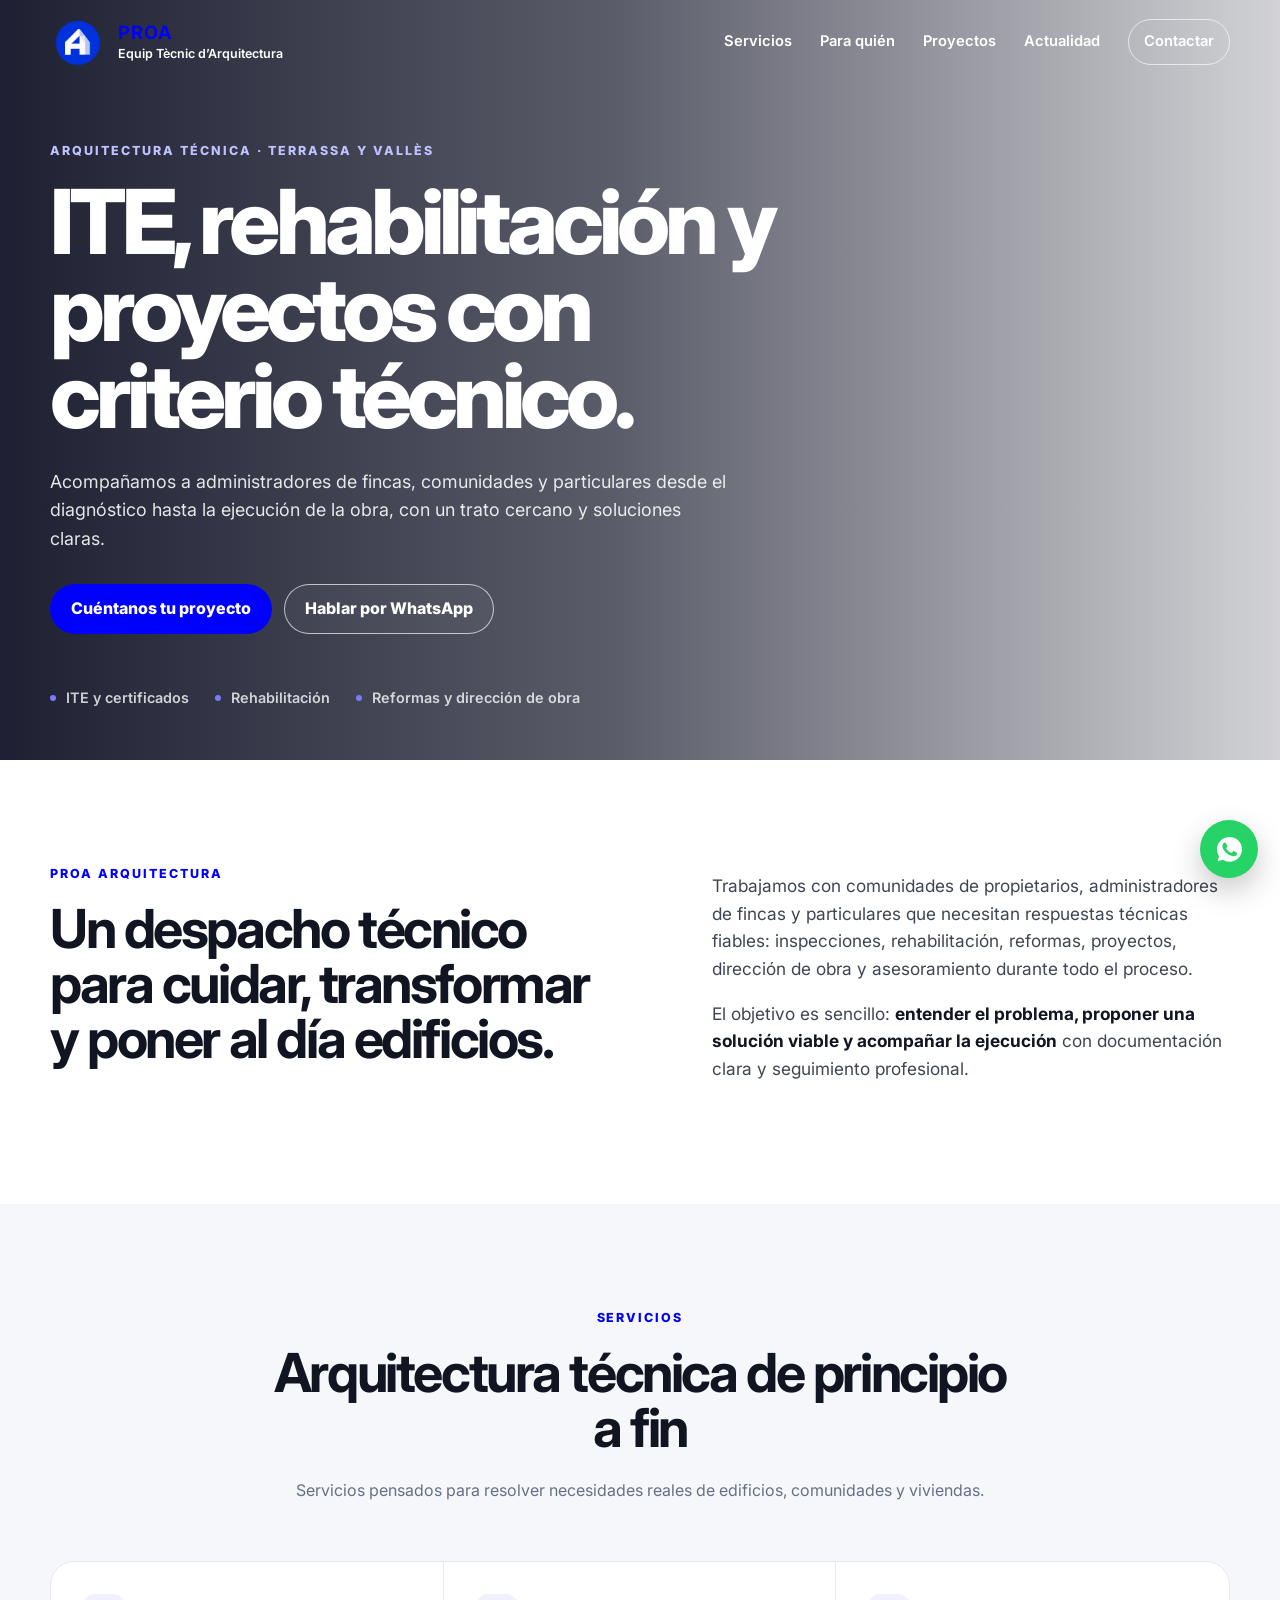
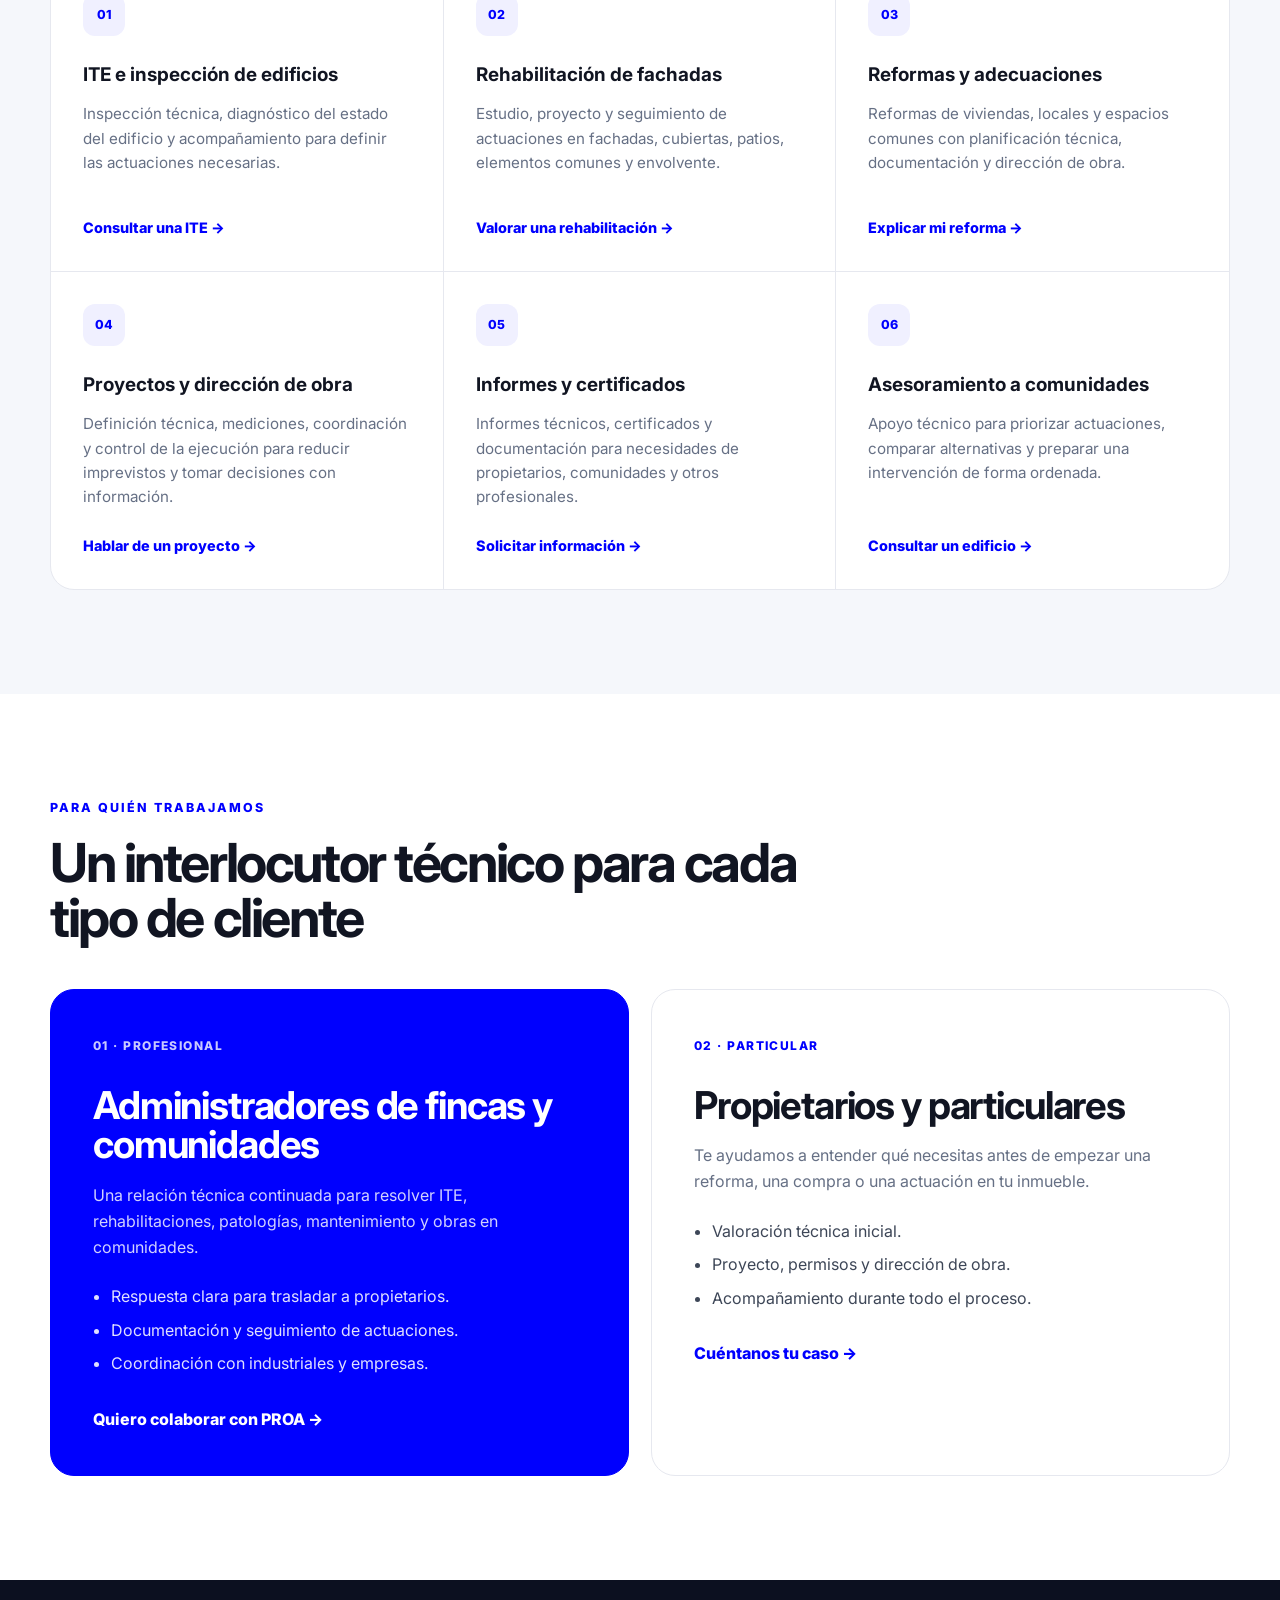
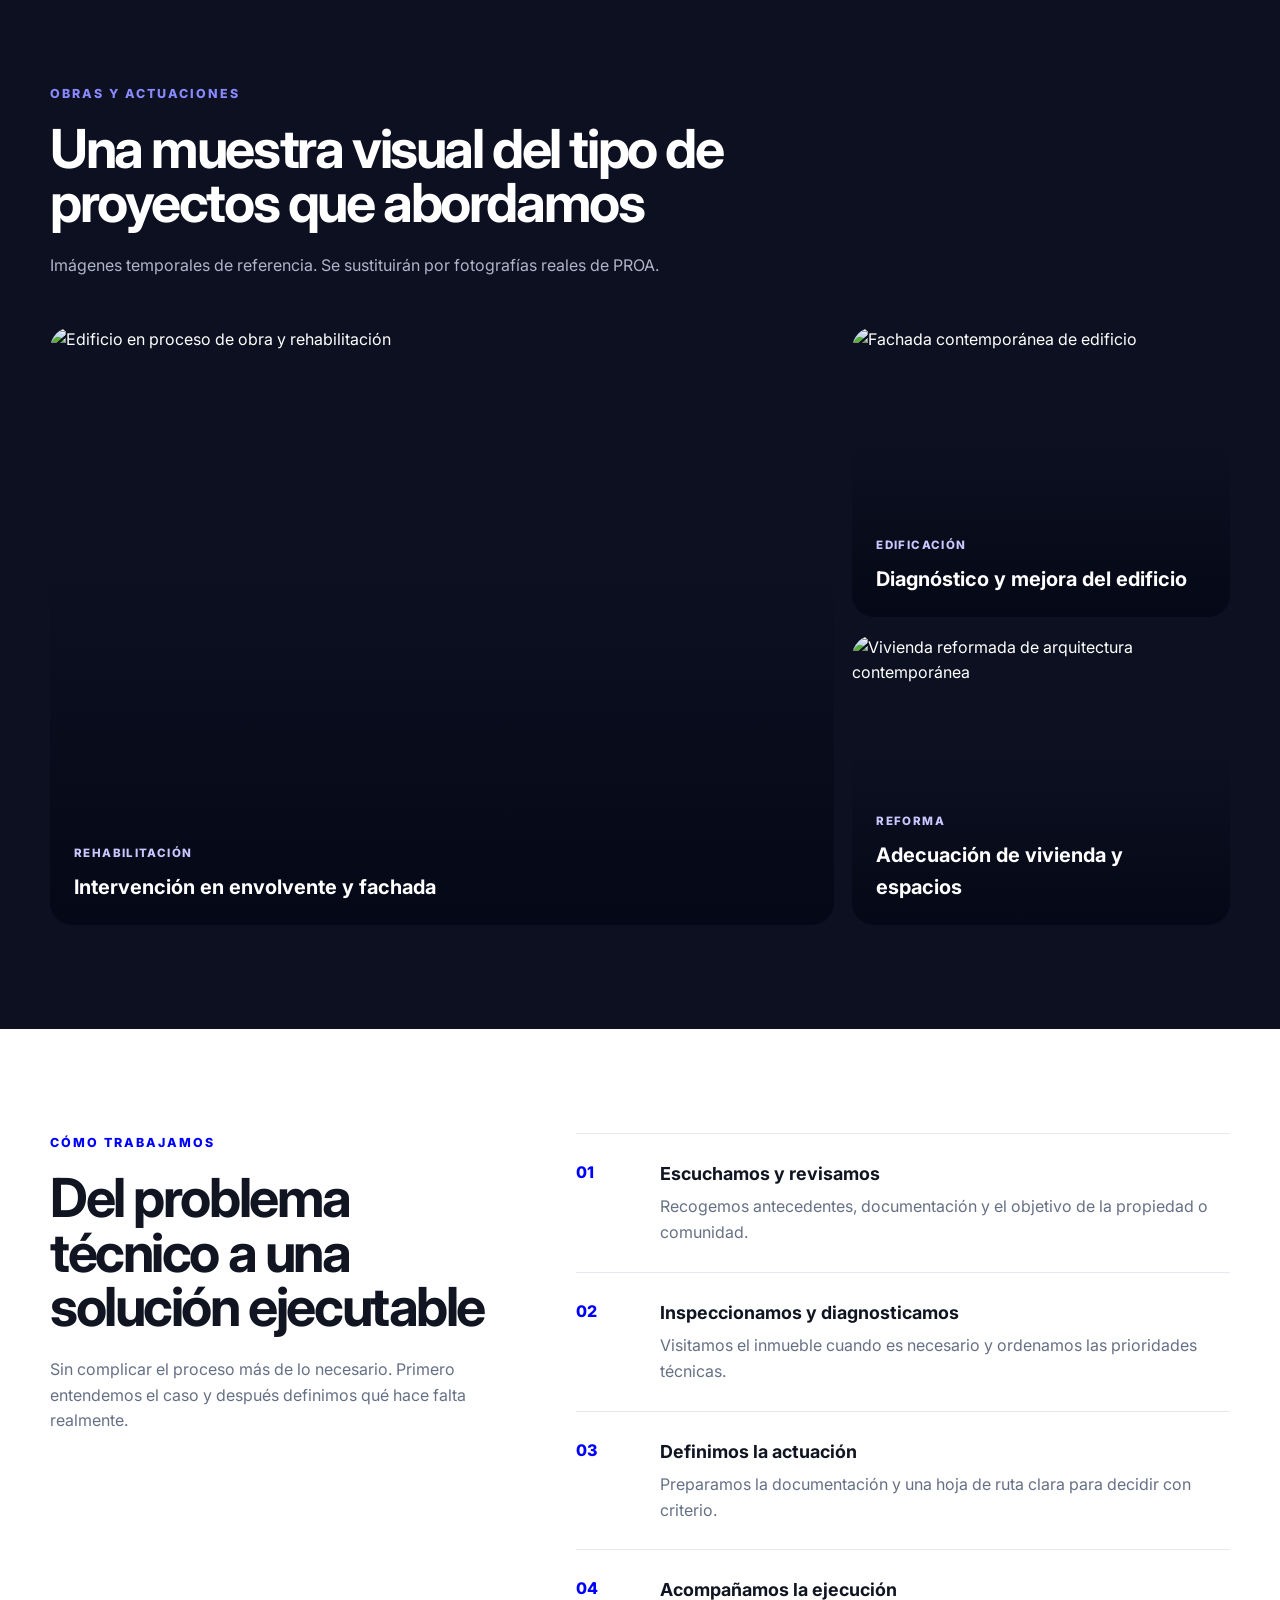
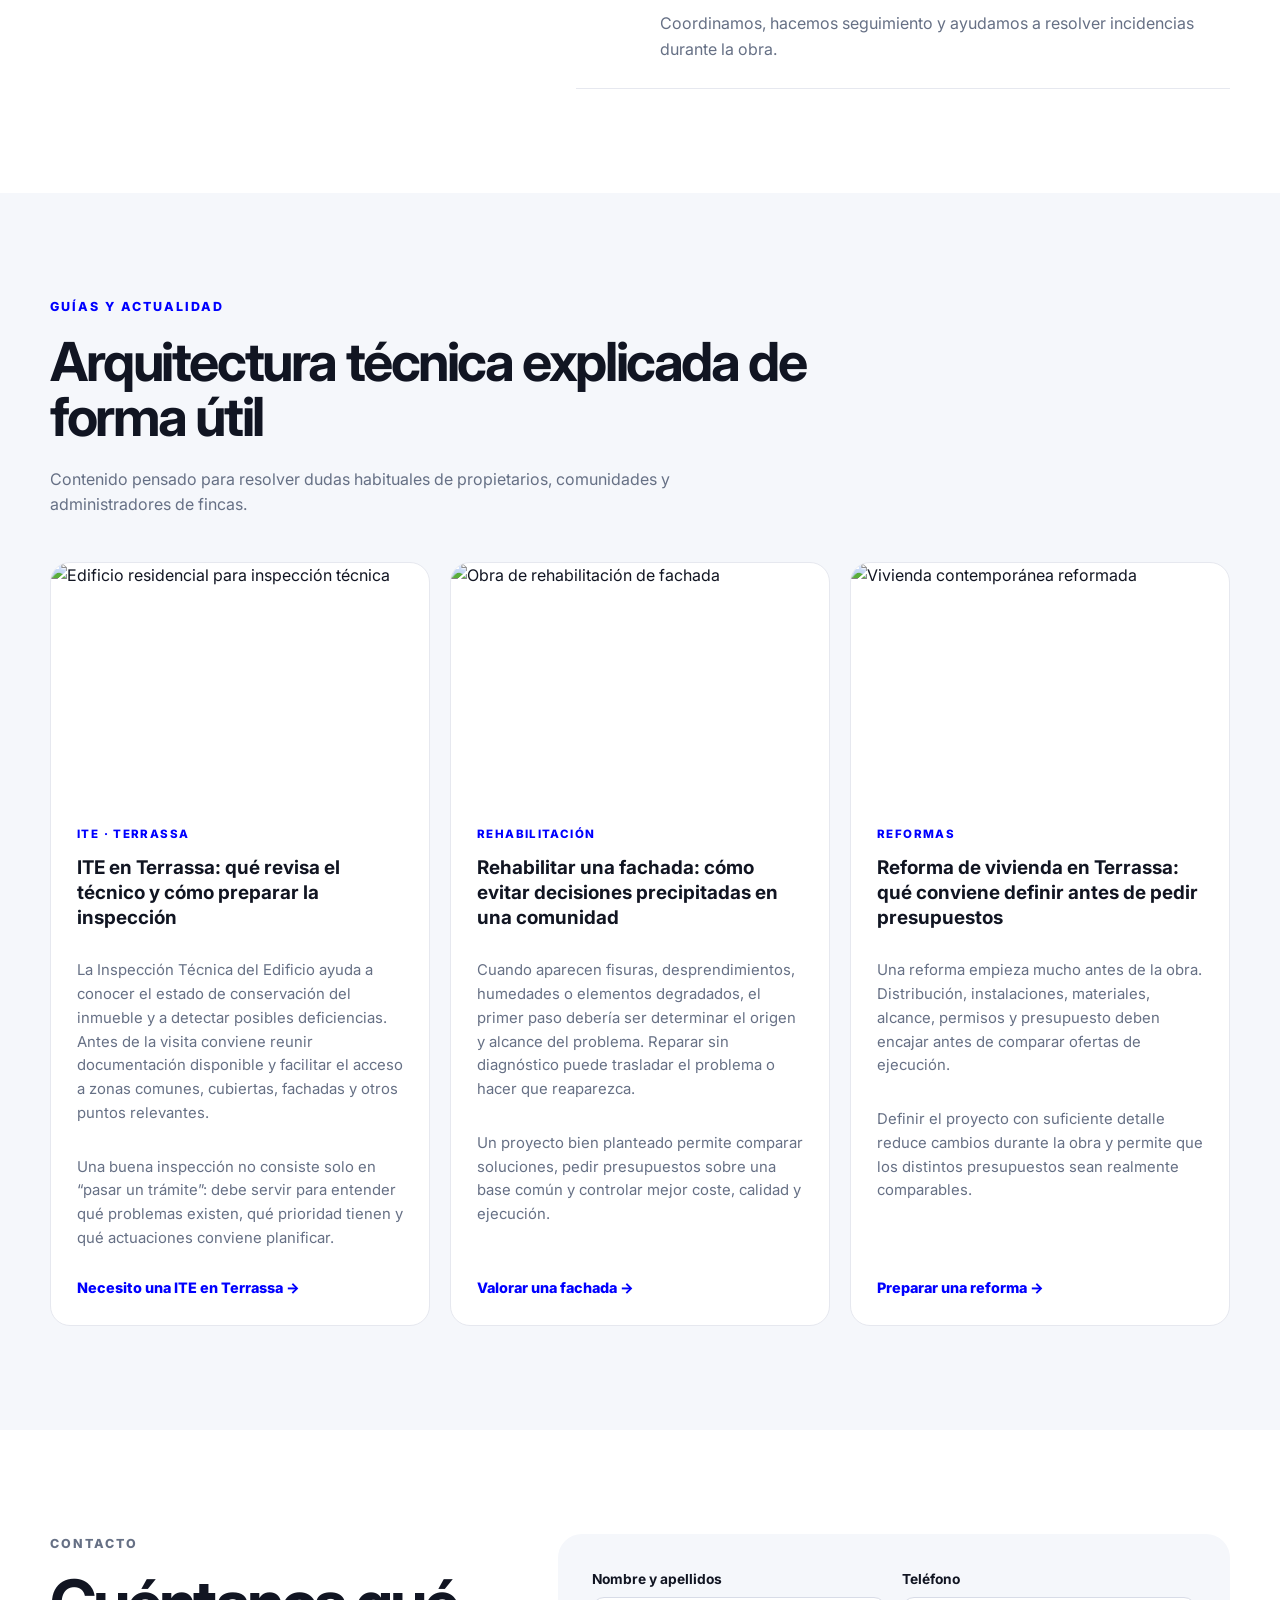
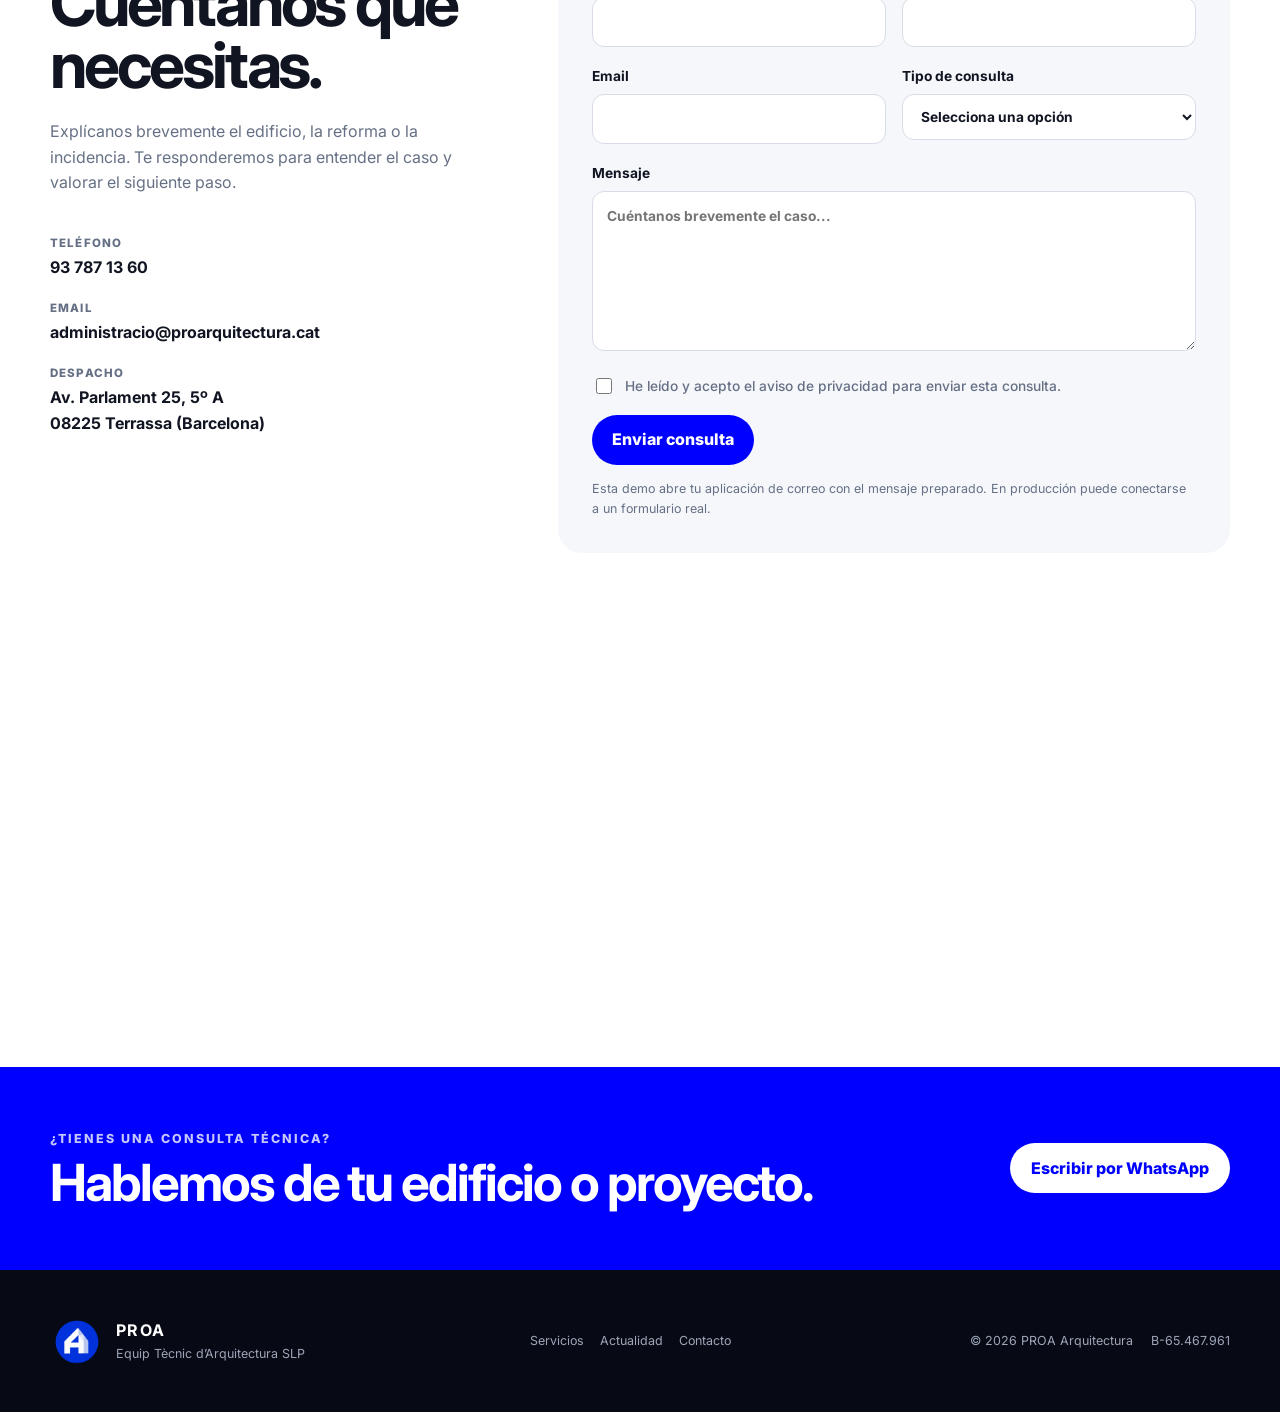
==== index.html @ 6a0e35f7 "1st" ====
<!doctype html>
<html lang="es">
<head>
  <meta charset="utf-8">
  <meta name="viewport" content="width=device-width, initial-scale=1">
  <meta name="theme-color" content="#0000fe">
  <title>PROA Arquitectura | ITE, rehabilitación y arquitectura técnica en Terrassa</title>
  <meta name="description" content="PROA Equip Tècnic d’Arquitectura en Terrassa. ITE, rehabilitación de edificios, reformas, proyectos, dirección de obra y servicios de arquitectura técnica para comunidades, administradores y particulares.">
  <meta name="keywords" content="ITE Terrassa, arquitecto técnico Terrassa, rehabilitación fachadas Terrassa, reformas comunidades Terrassa, arquitectura técnica Vallès, inspección técnica edificios Terrassa">
  <meta name="author" content="PROA Equip Tècnic d’Arquitectura SLP">
  <meta property="og:title" content="PROA Arquitectura | Arquitectura técnica en Terrassa">
  <meta property="og:description" content="ITE, rehabilitación, reformas y dirección de obra para comunidades, administradores de fincas y particulares.">
  <meta property="og:type" content="website">
  <meta property="og:locale" content="es_ES">
  <link rel="icon" href="assets/images/proa-logo.png" type="image/png">
  <link rel="preconnect" href="https://images.unsplash.com">
  <link rel="preconnect" href="https://fonts.googleapis.com">
  <link rel="preconnect" href="https://fonts.gstatic.com" crossorigin>
  <link href="https://fonts.googleapis.com/css2?family=Inter:wght@400;500;600;700;800&display=swap" rel="stylesheet">
  <link rel="stylesheet" href="assets/css/styles.css">
  <script type="application/ld+json">
  {
    "@context": "https://schema.org",
    "@type": "ProfessionalService",
    "name": "PROA Equip Tècnic d'Arquitectura SLP",
    "description": "Despacho de arquitectura técnica en Terrassa especializado en ITE, rehabilitación, reformas, dirección de obra y servicios técnicos para comunidades y particulares.",
    "telephone": "+34937871360",
    "email": "administracio@proarquitectura.cat",
    "address": {
      "@type": "PostalAddress",
      "streetAddress": "Av. Parlament 25, 5º A",
      "postalCode": "08225",
      "addressLocality": "Terrassa",
      "addressRegion": "Barcelona",
      "addressCountry": "ES"
    },
    "areaServed": ["Terrassa", "Sabadell", "Sant Cugat del Vallès", "Vallès Occidental", "Barcelona"],
    "knowsAbout": ["ITE", "Inspección Técnica de Edificios", "Rehabilitación de edificios", "Reformas", "Dirección de obra", "Arquitectura técnica"]
  }
  </script>
</head>
<body>
  <a class="skip-link" href="#contenido">Saltar al contenido</a>

  <header class="site-header" id="inicio">
    <div class="container nav-wrap">
      <a class="brand" href="#inicio" aria-label="PROA Arquitectura - Inicio">
        <img src="assets/images/proa-logo.png" alt="Logotipo de PROA Arquitectura" width="58" height="58">
        <span class="brand-copy">
          <strong>PROA</strong>
          <small>Equip Tècnic d’Arquitectura</small>
        </span>
      </a>

      <button class="menu-toggle" type="button" aria-expanded="false" aria-controls="main-nav" aria-label="Abrir menú">
        <span></span><span></span><span></span>
      </button>

      <nav class="main-nav" id="main-nav" aria-label="Navegación principal">
        <a href="#servicios">Servicios</a>
        <a href="#para-quien">Para quién</a>
        <a href="#proyectos">Proyectos</a>
        <a href="#blog">Actualidad</a>
        <a href="#contacto" class="nav-cta">Contactar</a>
      </nav>
    </div>
  </header>

  <main id="contenido">
    <section class="hero">
      <div class="hero-media" aria-hidden="true"></div>
      <div class="hero-overlay" aria-hidden="true"></div>
      <div class="container hero-content reveal">
        <p class="eyebrow">Arquitectura técnica · Terrassa y Vallès</p>
        <h1>ITE, rehabilitación y proyectos con criterio técnico.</h1>
        <p class="hero-lead">Acompañamos a administradores de fincas, comunidades y particulares desde el diagnóstico hasta la ejecución de la obra, con un trato cercano y soluciones claras.</p>
        <div class="hero-actions">
          <a class="btn btn-primary" href="#contacto">Cuéntanos tu proyecto</a>
          <a class="btn btn-ghost" href="https://wa.me/34692601849?text=Hola%20PROA%2C%20me%20gustar%C3%ADa%20hacer%20una%20consulta." target="_blank" rel="noopener">Hablar por WhatsApp</a>
        </div>
        <div class="hero-trust" aria-label="Servicios destacados">
          <span>ITE y certificados</span>
          <span>Rehabilitación</span>
          <span>Reformas y dirección de obra</span>
        </div>
      </div>
    </section>

    <section class="intro section" aria-labelledby="intro-title">
      <div class="container intro-grid">
        <div class="section-heading reveal">
          <p class="eyebrow">PROA Arquitectura</p>
          <h2 id="intro-title">Un despacho técnico para cuidar, transformar y poner al día edificios.</h2>
        </div>
        <div class="intro-copy reveal">
          <p>Trabajamos con comunidades de propietarios, administradores de fincas y particulares que necesitan respuestas técnicas fiables: inspecciones, rehabilitación, reformas, proyectos, dirección de obra y asesoramiento durante todo el proceso.</p>
          <p>El objetivo es sencillo: <strong>entender el problema, proponer una solución viable y acompañar la ejecución</strong> con documentación clara y seguimiento profesional.</p>
        </div>
      </div>
    </section>

    <section class="services section section-soft" id="servicios" aria-labelledby="services-title">
      <div class="container">
        <div class="section-heading centered reveal">
          <p class="eyebrow">Servicios</p>
          <h2 id="services-title">Arquitectura técnica de principio a fin</h2>
          <p>Servicios pensados para resolver necesidades reales de edificios, comunidades y viviendas.</p>
        </div>

        <div class="service-grid">
          <article class="service-card reveal">
            <div class="icon-box" aria-hidden="true">01</div>
            <h3>ITE e inspección de edificios</h3>
            <p>Inspección técnica, diagnóstico del estado del edificio y acompañamiento para definir las actuaciones necesarias.</p>
            <a href="#contacto">Consultar una ITE <span>→</span></a>
          </article>
          <article class="service-card reveal">
            <div class="icon-box" aria-hidden="true">02</div>
            <h3>Rehabilitación de fachadas</h3>
            <p>Estudio, proyecto y seguimiento de actuaciones en fachadas, cubiertas, patios, elementos comunes y envolvente.</p>
            <a href="#contacto">Valorar una rehabilitación <span>→</span></a>
          </article>
          <article class="service-card reveal">
            <div class="icon-box" aria-hidden="true">03</div>
            <h3>Reformas y adecuaciones</h3>
            <p>Reformas de viviendas, locales y espacios comunes con planificación técnica, documentación y dirección de obra.</p>
            <a href="#contacto">Explicar mi reforma <span>→</span></a>
          </article>
          <article class="service-card reveal">
            <div class="icon-box" aria-hidden="true">04</div>
            <h3>Proyectos y dirección de obra</h3>
            <p>Definición técnica, mediciones, coordinación y control de la ejecución para reducir imprevistos y tomar decisiones con información.</p>
            <a href="#contacto">Hablar de un proyecto <span>→</span></a>
          </article>
          <article class="service-card reveal">
            <div class="icon-box" aria-hidden="true">05</div>
            <h3>Informes y certificados</h3>
            <p>Informes técnicos, certificados y documentación para necesidades de propietarios, comunidades y otros profesionales.</p>
            <a href="#contacto">Solicitar información <span>→</span></a>
          </article>
          <article class="service-card reveal">
            <div class="icon-box" aria-hidden="true">06</div>
            <h3>Asesoramiento a comunidades</h3>
            <p>Apoyo técnico para priorizar actuaciones, comparar alternativas y preparar una intervención de forma ordenada.</p>
            <a href="#contacto">Consultar un edificio <span>→</span></a>
          </article>
        </div>
      </div>
    </section>

    <section class="audiences section" id="para-quien">
      <div class="container">
        <div class="section-heading reveal">
          <p class="eyebrow">Para quién trabajamos</p>
          <h2>Un interlocutor técnico para cada tipo de cliente</h2>
        </div>

        <div class="audience-grid">
          <article class="audience-card audience-blue reveal">
            <span class="audience-kicker">01 · Profesional</span>
            <h3>Administradores de fincas y comunidades</h3>
            <p>Una relación técnica continuada para resolver ITE, rehabilitaciones, patologías, mantenimiento y obras en comunidades.</p>
            <ul>
              <li>Respuesta clara para trasladar a propietarios.</li>
              <li>Documentación y seguimiento de actuaciones.</li>
              <li>Coordinación con industriales y empresas.</li>
            </ul>
            <a href="#contacto" class="text-link">Quiero colaborar con PROA →</a>
          </article>

          <article class="audience-card reveal">
            <span class="audience-kicker">02 · Particular</span>
            <h3>Propietarios y particulares</h3>
            <p>Te ayudamos a entender qué necesitas antes de empezar una reforma, una compra o una actuación en tu inmueble.</p>
            <ul>
              <li>Valoración técnica inicial.</li>
              <li>Proyecto, permisos y dirección de obra.</li>
              <li>Acompañamiento durante todo el proceso.</li>
            </ul>
            <a href="#contacto" class="text-link">Cuéntanos tu caso →</a>
          </article>
        </div>
      </div>
    </section>

    <section class="projects section section-dark" id="proyectos" aria-labelledby="projects-title">
      <div class="container">
        <div class="section-heading light reveal">
          <p class="eyebrow">Obras y actuaciones</p>
          <h2 id="projects-title">Una muestra visual del tipo de proyectos que abordamos</h2>
          <p>Imágenes temporales de referencia. Se sustituirán por fotografías reales de PROA.</p>
        </div>

        <div class="project-grid">
          <article class="project-card project-card-wide reveal">
            <img src="https://images.unsplash.com/photo-1503387762-592deb58ef4e?auto=format&fit=crop&w=1400&q=82" alt="Edificio en proceso de obra y rehabilitación" loading="lazy">
            <div class="project-meta">
              <span>Rehabilitación</span>
              <h3>Intervención en envolvente y fachada</h3>
            </div>
          </article>
          <article class="project-card reveal">
            <img src="https://images.unsplash.com/photo-1486406146926-c627a92ad1ab?auto=format&fit=crop&w=1100&q=82" alt="Fachada contemporánea de edificio" loading="lazy">
            <div class="project-meta">
              <span>Edificación</span>
              <h3>Diagnóstico y mejora del edificio</h3>
            </div>
          </article>
          <article class="project-card reveal">
            <img src="https://images.unsplash.com/photo-1512917774080-9991f1c4c750?auto=format&fit=crop&w=1100&q=82" alt="Vivienda reformada de arquitectura contemporánea" loading="lazy">
            <div class="project-meta">
              <span>Reforma</span>
              <h3>Adecuación de vivienda y espacios</h3>
            </div>
          </article>
        </div>
      </div>
    </section>

    <section class="process section" aria-labelledby="process-title">
      <div class="container process-grid">
        <div class="section-heading reveal">
          <p class="eyebrow">Cómo trabajamos</p>
          <h2 id="process-title">Del problema técnico a una solución ejecutable</h2>
          <p>Sin complicar el proceso más de lo necesario. Primero entendemos el caso y después definimos qué hace falta realmente.</p>
        </div>
        <ol class="steps">
          <li class="reveal"><span>01</span><div><h3>Escuchamos y revisamos</h3><p>Recogemos antecedentes, documentación y el objetivo de la propiedad o comunidad.</p></div></li>
          <li class="reveal"><span>02</span><div><h3>Inspeccionamos y diagnosticamos</h3><p>Visitamos el inmueble cuando es necesario y ordenamos las prioridades técnicas.</p></div></li>
          <li class="reveal"><span>03</span><div><h3>Definimos la actuación</h3><p>Preparamos la documentación y una hoja de ruta clara para decidir con criterio.</p></div></li>
          <li class="reveal"><span>04</span><div><h3>Acompañamos la ejecución</h3><p>Coordinamos, hacemos seguimiento y ayudamos a resolver incidencias durante la obra.</p></div></li>
        </ol>
      </div>
    </section>

    <section class="blog section section-soft" id="blog" aria-labelledby="blog-title">
      <div class="container">
        <div class="section-heading reveal">
          <p class="eyebrow">Guías y actualidad</p>
          <h2 id="blog-title">Arquitectura técnica explicada de forma útil</h2>
          <p>Contenido pensado para resolver dudas habituales de propietarios, comunidades y administradores de fincas.</p>
        </div>

        <div class="blog-grid">
          <article class="blog-card reveal">
            <img src="https://images.unsplash.com/photo-1487958449943-2429e8be8625?auto=format&fit=crop&w=900&q=80" alt="Edificio residencial para inspección técnica" loading="lazy">
            <div class="blog-content">
              <span class="tag">ITE · Terrassa</span>
              <h3>ITE en Terrassa: qué revisa el técnico y cómo preparar la inspección</h3>
              <p>La Inspección Técnica del Edificio ayuda a conocer el estado de conservación del inmueble y a detectar posibles deficiencias. Antes de la visita conviene reunir documentación disponible y facilitar el acceso a zonas comunes, cubiertas, fachadas y otros puntos relevantes.</p>
              <p>Una buena inspección no consiste solo en “pasar un trámite”: debe servir para entender qué problemas existen, qué prioridad tienen y qué actuaciones conviene planificar.</p>
              <a href="#contacto">Necesito una ITE en Terrassa →</a>
            </div>
          </article>

          <article class="blog-card reveal">
            <img src="https://images.unsplash.com/photo-1503387762-592deb58ef4e?auto=format&fit=crop&w=900&q=80" alt="Obra de rehabilitación de fachada" loading="lazy">
            <div class="blog-content">
              <span class="tag">Rehabilitación</span>
              <h3>Rehabilitar una fachada: cómo evitar decisiones precipitadas en una comunidad</h3>
              <p>Cuando aparecen fisuras, desprendimientos, humedades o elementos degradados, el primer paso debería ser determinar el origen y alcance del problema. Reparar sin diagnóstico puede trasladar el problema o hacer que reaparezca.</p>
              <p>Un proyecto bien planteado permite comparar soluciones, pedir presupuestos sobre una base común y controlar mejor coste, calidad y ejecución.</p>
              <a href="#contacto">Valorar una fachada →</a>
            </div>
          </article>

          <article class="blog-card reveal">
            <img src="https://images.unsplash.com/photo-1512917774080-9991f1c4c750?auto=format&fit=crop&w=900&q=80" alt="Vivienda contemporánea reformada" loading="lazy">
            <div class="blog-content">
              <span class="tag">Reformas</span>
              <h3>Reforma de vivienda en Terrassa: qué conviene definir antes de pedir presupuestos</h3>
              <p>Una reforma empieza mucho antes de la obra. Distribución, instalaciones, materiales, alcance, permisos y presupuesto deben encajar antes de comparar ofertas de ejecución.</p>
              <p>Definir el proyecto con suficiente detalle reduce cambios durante la obra y permite que los distintos presupuestos sean realmente comparables.</p>
              <a href="#contacto">Preparar una reforma →</a>
            </div>
          </article>
        </div>
      </div>
    </section>

    <section class="contact section" id="contacto" aria-labelledby="contact-title">
      <div class="container contact-grid">
        <div class="contact-copy reveal">
          <p class="eyebrow">Contacto</p>
          <h2 id="contact-title">Cuéntanos qué necesitas.</h2>
          <p>Explícanos brevemente el edificio, la reforma o la incidencia. Te responderemos para entender el caso y valorar el siguiente paso.</p>

          <div class="contact-details">
            <a href="tel:+34937871360"><span>Teléfono</span><strong>93 787 13 60</strong></a>
            <a href="mailto:administracio@proarquitectura.cat"><span>Email</span><strong>administracio@proarquitectura.cat</strong></a>
            <div><span>Despacho</span><strong>Av. Parlament 25, 5º A<br>08225 Terrassa (Barcelona)</strong></div>
          </div>
        </div>

        <form class="contact-form reveal" id="contact-form">
          <div class="form-row two-cols">
            <label>Nombre y apellidos<input type="text" name="nombre" autocomplete="name" required></label>
            <label>Teléfono<input type="tel" name="telefono" autocomplete="tel" required></label>
          </div>
          <div class="form-row two-cols">
            <label>Email<input type="email" name="email" autocomplete="email" required></label>
            <label>Tipo de consulta
              <select name="consulta" required>
                <option value="">Selecciona una opción</option>
                <option>ITE / Inspección de edificio</option>
                <option>Rehabilitación / Fachada</option>
                <option>Reforma</option>
                <option>Proyecto / Dirección de obra</option>
                <option>Informe / Certificado</option>
                <option>Otra consulta</option>
              </select>
            </label>
          </div>
          <label>Mensaje<textarea name="mensaje" rows="6" placeholder="Cuéntanos brevemente el caso..." required></textarea></label>
          <label class="check-row"><input type="checkbox" required><span>He leído y acepto el aviso de privacidad para enviar esta consulta.</span></label>
          <button class="btn btn-primary form-submit" type="submit">Enviar consulta</button>
          <p class="form-note" id="form-note">Esta demo abre tu aplicación de correo con el mensaje preparado. En producción puede conectarse a un formulario real.</p>
        </form>
      </div>
    </section>

    <section class="map-section" aria-label="Ubicación de PROA Arquitectura">
      <iframe title="Mapa de PROA Arquitectura en Terrassa" src="https://www.google.com/maps?q=Av.%20Parlament%2025%205A%2C%2008225%20Terrassa%2C%20Barcelona&output=embed" loading="lazy" referrerpolicy="no-referrer-when-downgrade"></iframe>
    </section>

    <section class="final-cta">
      <div class="container final-cta-inner reveal">
        <div>
          <p class="eyebrow">¿Tienes una consulta técnica?</p>
          <h2>Hablemos de tu edificio o proyecto.</h2>
        </div>
        <a class="btn btn-white" href="https://wa.me/34692601849?text=Hola%20PROA%2C%20quiero%20hacer%20una%20consulta%20sobre%20un%20edificio%20o%20proyecto." target="_blank" rel="noopener">Escribir por WhatsApp</a>
      </div>
    </section>
  </main>

  <footer class="site-footer">
    <div class="container footer-grid">
      <div class="footer-brand">
        <img src="assets/images/proa-logo.png" alt="PROA Arquitectura" width="54" height="54">
        <div><strong>PROA</strong><span>Equip Tècnic d’Arquitectura SLP</span></div>
      </div>
      <div class="footer-links">
        <a href="#servicios">Servicios</a>
        <a href="#blog">Actualidad</a>
        <a href="#contacto">Contacto</a>
      </div>
      <div class="footer-legal">
        <span>© <span id="year"></span> PROA Arquitectura</span>
        <span>B-65.467.961</span>
      </div>
    </div>
  </footer>

  <div class="whatsapp-widget" id="whatsapp-widget">
    <div class="whatsapp-panel" id="whatsapp-panel" hidden>
      <button class="chat-close" type="button" aria-label="Cerrar chat">×</button>
      <div class="chat-header">
        <img src="assets/images/proa-logo.png" alt="" width="42" height="42">
        <div><strong>PROA Arquitectura</strong><span>Consulta rápida</span></div>
      </div>
      <p>Hola 👋 ¿En qué podemos ayudarte?</p>
      <div class="chat-options">
        <a href="https://wa.me/34692601849?text=Hola%20PROA%2C%20necesito%20informaci%C3%B3n%20sobre%20una%20ITE." target="_blank" rel="noopener">Necesito una ITE</a>
        <a href="https://wa.me/34692601849?text=Hola%20PROA%2C%20quiero%20consultar%20una%20rehabilitaci%C3%B3n%20o%20reforma." target="_blank" rel="noopener">Tengo una obra o reforma</a>
        <a href="https://wa.me/34692601849?text=Hola%20PROA%2C%20soy%20administrador%2Fa%20de%20fincas%20y%20quiero%20hacer%20una%20consulta." target="_blank" rel="noopener">Soy administrador/a de fincas</a>
      </div>
    </div>
    <button class="whatsapp-button" type="button" aria-label="Abrir consulta por WhatsApp" aria-expanded="false">
      <svg viewBox="0 0 32 32" aria-hidden="true"><path d="M16.04 3C8.85 3 3 8.74 3 15.8c0 2.52.75 4.98 2.17 7.07L3.74 28l5.31-1.39a13.2 13.2 0 0 0 6.98 1.96h.01C23.23 28.57 29 22.83 29 15.77 29 8.72 23.23 3 16.04 3Zm7.66 18.2c-.32.9-1.86 1.72-2.56 1.8-.65.07-1.47.1-2.37-.18-.55-.17-1.25-.4-2.15-.79-3.78-1.6-6.24-5.32-6.43-5.57-.18-.25-1.54-2.02-1.54-3.85 0-1.83.97-2.73 1.31-3.1.34-.37.75-.46 1-.46.25 0 .5 0 .72.01.23.01.54-.08.84.63.31.73 1.05 2.56 1.14 2.75.09.18.15.4.03.65-.12.25-.19.4-.37.62-.18.21-.38.48-.54.64-.18.18-.37.38-.16.74.22.37.96 1.55 2.06 2.51 1.41 1.24 2.6 1.62 2.97 1.81.37.18.58.15.8-.09.22-.25.93-1.07 1.18-1.44.25-.37.5-.31.84-.18.34.12 2.18 1.01 2.55 1.19.37.18.62.27.71.43.09.15.09.89-.23 1.79Z"/></svg>
    </button>
  </div>

  <script src="assets/js/main.js"></script>
</body>
</html>
---- assets/css/styles.css ----
:root {
  --blue: #0000fe;
  --blue-deep: #05058f;
  --ink: #111522;
  --muted: #667085;
  --line: #e6e8ef;
  --soft: #f5f7fb;
  --white: #fff;
  --radius: 18px;
  --shadow: 0 18px 50px rgba(16, 24, 40, .10);
}

* { box-sizing: border-box; }
html { scroll-behavior: smooth; }
body {
  margin: 0;
  font-family: Inter, ui-sans-serif, system-ui, -apple-system, BlinkMacSystemFont, "Segoe UI", sans-serif;
  color: var(--ink);
  background: var(--white);
  line-height: 1.6;
  -webkit-font-smoothing: antialiased;
}
img { display: block; max-width: 100%; }
a { color: inherit; }
button, input, select, textarea { font: inherit; }
button { cursor: pointer; }

.container { width: min(1180px, calc(100% - 40px)); margin-inline: auto; }
.section { padding: 104px 0; }
.section-soft { background: var(--soft); }
.section-dark { background: #0c1020; color: var(--white); }

.skip-link { position: absolute; left: -9999px; top: 10px; z-index: 9999; padding: 10px 14px; background: #fff; color: #000; }
.skip-link:focus { left: 10px; }

.site-header {
  position: fixed;
  inset: 0 0 auto;
  z-index: 1000;
  transition: background .25s ease, box-shadow .25s ease, transform .25s ease;
}
.site-header.scrolled { background: rgba(255,255,255,.96); box-shadow: 0 8px 28px rgba(16,24,40,.08); backdrop-filter: blur(12px); }
.nav-wrap { min-height: 84px; display: flex; align-items: center; justify-content: space-between; gap: 28px; }
.brand { display: inline-flex; align-items: center; gap: 12px; text-decoration: none; min-width: 260px; }
.brand img { width: 56px; height: 56px; object-fit: contain; border-radius: 50%; }
.brand-copy { display: grid; line-height: 1.08; }
.brand-copy strong { font-size: 1.15rem; color: var(--blue); letter-spacing: .05em; }
.brand-copy small { font-size: .78rem; color: #fff; margin-top: 4px; font-weight: 600; }
.site-header.scrolled .brand-copy small { color: var(--ink); }
.main-nav { display: flex; align-items: center; gap: 28px; }
.main-nav a { color: #fff; text-decoration: none; font-weight: 600; font-size: .92rem; }
.site-header.scrolled .main-nav a { color: var(--ink); }
.main-nav a:hover { color: #cfd2ff; }
.site-header.scrolled .main-nav a:hover { color: var(--blue); }
.main-nav .nav-cta { border: 1px solid rgba(255,255,255,.65); padding: 10px 15px; border-radius: 999px; }
.site-header.scrolled .main-nav .nav-cta { color: #fff; background: var(--blue); border-color: var(--blue); }
.menu-toggle { display: none; width: 46px; height: 46px; border: 0; border-radius: 12px; background: rgba(255,255,255,.12); padding: 12px; }
.menu-toggle span { display: block; height: 2px; background: #fff; margin: 5px 0; border-radius: 2px; }
.site-header.scrolled .menu-toggle { background: var(--soft); }
.site-header.scrolled .menu-toggle span { background: var(--ink); }

.hero { min-height: 760px; position: relative; display: grid; align-items: center; color: #fff; overflow: hidden; }
.hero-media { position: absolute; inset: 0; background: url("https://images.unsplash.com/photo-1487958449943-2429e8be8625?auto=format&fit=crop&w=2000&q=84") center/cover no-repeat; transform: scale(1.03); }
.hero-overlay { position: absolute; inset: 0; background: linear-gradient(90deg, rgba(5,8,28,.9) 0%, rgba(5,8,28,.66) 48%, rgba(5,8,28,.18) 100%); }
.hero-content { position: relative; z-index: 2; padding-top: 90px; }
.eyebrow { margin: 0 0 18px; color: var(--blue); text-transform: uppercase; letter-spacing: .16em; font-size: .78rem; font-weight: 800; }
.hero .eyebrow { color: #bec2ff; }
.hero h1 { max-width: 780px; margin: 0; font-size: clamp(3.1rem, 7vw, 6.45rem); line-height: .97; letter-spacing: -.055em; font-weight: 800; }
.hero-lead { max-width: 690px; font-size: 1.12rem; color: rgba(255,255,255,.88); margin: 28px 0 30px; }
.hero-actions { display: flex; flex-wrap: wrap; gap: 12px; }
.btn { display: inline-flex; justify-content: center; align-items: center; min-height: 50px; padding: 0 20px; border-radius: 999px; text-decoration: none; font-weight: 800; border: 1px solid transparent; transition: transform .2s ease, background .2s ease, color .2s ease; }
.btn:hover { transform: translateY(-2px); }
.btn-primary { background: var(--blue); color: #fff; }
.btn-primary:hover { background: #1616e9; }
.btn-ghost { color: #fff; border-color: rgba(255,255,255,.68); background: rgba(255,255,255,.04); }
.btn-ghost:hover { background: #fff; color: var(--ink); }
.btn-white { background: #fff; color: var(--blue); }
.hero-trust { margin-top: 52px; display: flex; flex-wrap: wrap; gap: 10px 26px; color: rgba(255,255,255,.78); font-size: .9rem; font-weight: 600; }
.hero-trust span { position: relative; padding-left: 16px; }
.hero-trust span::before { content: ""; position: absolute; left: 0; top: .62em; width: 6px; height: 6px; border-radius: 50%; background: #7a7aff; }

.section-heading { max-width: 760px; }
.section-heading.centered { margin-inline: auto; text-align: center; }
.section-heading h2 { font-size: clamp(2.3rem, 4.2vw, 4.25rem); line-height: 1.02; letter-spacing: -.045em; margin: 0 0 22px; }
.section-heading > p:last-child { color: var(--muted); margin: 0; max-width: 700px; }
.section-heading.centered > p:last-child { margin-inline: auto; }
.section-heading.light .eyebrow { color: #8989ff; }
.section-heading.light > p:last-child { color: #aeb5c6; }

.intro-grid { display: grid; grid-template-columns: 1.05fr .95fr; gap: 90px; align-items: start; }
.intro-copy { font-size: 1.08rem; color: #3e4555; }
.intro-copy p:first-child { margin-top: 8px; }
.intro-copy strong { color: var(--ink); }

.service-grid { margin-top: 58px; display: grid; grid-template-columns: repeat(3, 1fr); border: 1px solid var(--line); border-radius: 24px; overflow: hidden; background: #fff; }
.service-card { min-height: 310px; padding: 32px; border-right: 1px solid var(--line); border-bottom: 1px solid var(--line); display: flex; flex-direction: column; }
.service-card:nth-child(3n) { border-right: 0; }
.service-card:nth-child(n+4) { border-bottom: 0; }
.icon-box { width: 42px; height: 42px; display: grid; place-items: center; border-radius: 12px; color: var(--blue); background: #f0f0ff; font-weight: 800; font-size: .78rem; }
.service-card h3 { margin: 24px 0 12px; font-size: 1.18rem; }
.service-card p { color: var(--muted); margin: 0 0 24px; font-size: .95rem; }
.service-card a { margin-top: auto; color: var(--blue); text-decoration: none; font-weight: 800; font-size: .9rem; }
.service-card a span { display: inline-block; transition: transform .2s ease; }
.service-card a:hover span { transform: translateX(4px); }

.audiences .section-heading { margin-bottom: 44px; }
.audience-grid { display: grid; grid-template-columns: 1fr 1fr; gap: 22px; }
.audience-card { border-radius: 24px; padding: 42px; border: 1px solid var(--line); background: #fff; }
.audience-blue { color: #fff; border-color: var(--blue); background: var(--blue); }
.audience-kicker { display: inline-block; font-size: .75rem; font-weight: 800; letter-spacing: .12em; text-transform: uppercase; color: var(--blue); margin-bottom: 30px; }
.audience-blue .audience-kicker { color: #c9c9ff; }
.audience-card h3 { font-size: clamp(1.7rem, 3vw, 2.5rem); line-height: 1.04; letter-spacing: -.03em; margin: 0 0 18px; }
.audience-card p { color: var(--muted); }
.audience-blue p { color: rgba(255,255,255,.82); }
.audience-card ul { padding-left: 1.1rem; margin: 24px 0 30px; color: #3d4657; }
.audience-blue ul { color: rgba(255,255,255,.88); }
.audience-card li + li { margin-top: 8px; }
.text-link { color: var(--blue); font-weight: 800; text-decoration: none; }
.audience-blue .text-link { color: #fff; }

.projects .section-heading { margin-bottom: 48px; }
.project-grid { display: grid; grid-template-columns: 1.35fr .65fr; grid-template-rows: 290px 290px; gap: 18px; }
.project-card { position: relative; border-radius: 22px; overflow: hidden; min-height: 0; }
.project-card-wide { grid-row: 1 / span 2; }
.project-card img { width: 100%; height: 100%; object-fit: cover; transition: transform .6s ease; }
.project-card::after { content: ""; position: absolute; inset: 0; background: linear-gradient(180deg, transparent 40%, rgba(3,6,20,.8)); }
.project-card:hover img { transform: scale(1.04); }
.project-meta { position: absolute; z-index: 2; left: 24px; right: 24px; bottom: 22px; }
.project-meta span { display: inline-block; font-size: .72rem; text-transform: uppercase; letter-spacing: .12em; font-weight: 800; color: #c8c8ff; }
.project-meta h3 { margin: 6px 0 0; font-size: 1.25rem; }

.process-grid { display: grid; grid-template-columns: .8fr 1.2fr; gap: 90px; align-items: start; }
.steps { list-style: none; margin: 0; padding: 0; border-top: 1px solid var(--line); }
.steps li { display: grid; grid-template-columns: 74px 1fr; gap: 10px; padding: 26px 0; border-bottom: 1px solid var(--line); }
.steps li > span { color: var(--blue); font-weight: 800; }
.steps h3 { margin: 0 0 6px; font-size: 1.12rem; }
.steps p { margin: 0; color: var(--muted); }

.blog .section-heading { margin-bottom: 44px; }
.blog-grid { display: grid; grid-template-columns: repeat(3, 1fr); gap: 20px; align-items: stretch; }
.blog-card { background: #fff; border: 1px solid var(--line); border-radius: 20px; overflow: hidden; display: flex; flex-direction: column; }
.blog-card > img { width: 100%; aspect-ratio: 16 / 10; object-fit: cover; }
.blog-content { padding: 26px; display: flex; flex-direction: column; flex: 1; }
.tag { color: var(--blue); font-size: .72rem; text-transform: uppercase; letter-spacing: .12em; font-weight: 800; }
.blog-content h3 { font-size: 1.18rem; line-height: 1.32; margin: 12px 0 14px; }
.blog-content p { color: var(--muted); font-size: .93rem; }
.blog-content a { margin-top: auto; padding-top: 10px; color: var(--blue); font-weight: 800; font-size: .9rem; text-decoration: none; }

.contact-grid { display: grid; grid-template-columns: .78fr 1.22fr; gap: 78px; align-items: start; }
.contact-copy h2 { font-size: clamp(2.5rem, 5vw, 4.7rem); line-height: .98; letter-spacing: -.05em; margin: 0 0 22px; }
.contact-copy > p { color: var(--muted); max-width: 500px; }
.contact-details { margin-top: 38px; display: grid; gap: 18px; }
.contact-details a, .contact-details div { display: grid; text-decoration: none; }
.contact-details span { font-size: .72rem; color: var(--muted); text-transform: uppercase; letter-spacing: .1em; font-weight: 800; }
.contact-details strong { margin-top: 3px; font-size: 1rem; }
.contact-details a:hover strong { color: var(--blue); }
.contact-form { padding: 34px; background: var(--soft); border-radius: 24px; }
.form-row { margin-bottom: 18px; }
.two-cols { display: grid; grid-template-columns: 1fr 1fr; gap: 16px; }
.contact-form > label { display: block; margin-bottom: 18px; }
.contact-form label { font-size: .86rem; font-weight: 700; }
.contact-form input, .contact-form select, .contact-form textarea { width: 100%; margin-top: 7px; border: 1px solid #d8dce7; background: #fff; border-radius: 12px; padding: 13px 14px; color: var(--ink); outline: none; transition: border .2s ease, box-shadow .2s ease; }
.contact-form textarea { resize: vertical; min-height: 145px; }
.contact-form input:focus, .contact-form select:focus, .contact-form textarea:focus { border-color: var(--blue); box-shadow: 0 0 0 3px rgba(0,0,254,.09); }
.check-row { display: flex !important; gap: 10px; align-items: flex-start; color: var(--muted); font-weight: 500 !important; }
.check-row input { width: 16px; height: 16px; margin-top: 3px; flex: 0 0 auto; }
.form-submit { border: 0; }
.form-note { margin: 14px 0 0; color: var(--muted); font-size: .78rem; }

.map-section { height: 410px; }
.map-section iframe { width: 100%; height: 100%; border: 0; filter: grayscale(10%); }
.final-cta { padding: 62px 0; background: var(--blue); color: #fff; }
.final-cta-inner { display: flex; align-items: center; justify-content: space-between; gap: 30px; }
.final-cta .eyebrow { color: #c6c6ff; margin-bottom: 8px; }
.final-cta h2 { margin: 0; font-size: clamp(2rem, 4vw, 3.6rem); letter-spacing: -.04em; line-height: 1; }

.site-footer { background: #070a15; color: #fff; padding: 44px 0; }
.footer-grid { display: grid; grid-template-columns: 1.2fr .8fr 1fr; gap: 40px; align-items: center; }
.footer-brand { display: flex; gap: 12px; align-items: center; }
.footer-brand img { border-radius: 50%; }
.footer-brand div { display: grid; }
.footer-brand strong { letter-spacing: .08em; }
.footer-brand span, .footer-legal, .footer-links a { font-size: .78rem; color: #9da5b7; }
.footer-links { display: flex; gap: 16px; flex-wrap: wrap; }
.footer-links a { text-decoration: none; }
.footer-links a:hover { color: #fff; }
.footer-legal { display: flex; justify-content: flex-end; gap: 18px; flex-wrap: wrap; }

.whatsapp-widget { position: fixed; right: 22px; bottom: 22px; z-index: 1200; }
.whatsapp-button { width: 58px; height: 58px; border: 0; border-radius: 50%; background: #25d366; color: #fff; box-shadow: 0 12px 30px rgba(0,0,0,.22); display: grid; place-items: center; }
.whatsapp-button svg { width: 31px; height: 31px; fill: currentColor; }
.whatsapp-panel { position: absolute; right: 0; bottom: 72px; width: min(330px, calc(100vw - 44px)); background: #fff; color: var(--ink); box-shadow: 0 22px 60px rgba(0,0,0,.22); border-radius: 18px; padding: 20px; }
.chat-close { position: absolute; right: 10px; top: 8px; border: 0; background: transparent; font-size: 1.45rem; color: #7a8191; }
.chat-header { display: flex; align-items: center; gap: 10px; padding-right: 28px; }
.chat-header img { border-radius: 50%; }
.chat-header div { display: grid; }
.chat-header span { color: var(--muted); font-size: .75rem; }
.whatsapp-panel > p { margin: 18px 0 12px; font-size: .92rem; }
.chat-options { display: grid; gap: 8px; }
.chat-options a { text-decoration: none; color: var(--ink); background: var(--soft); padding: 11px 12px; border-radius: 10px; font-size: .84rem; font-weight: 700; }
.chat-options a:hover { background: #eaeaff; color: var(--blue); }

.reveal { opacity: 0; transform: translateY(20px); transition: opacity .65s ease, transform .65s ease; }
.reveal.in-view { opacity: 1; transform: none; }

@media (max-width: 980px) {
  .container { width: min(100% - 30px, 760px); }
  .section { padding: 82px 0; }
  .brand { min-width: 0; }
  .menu-toggle { display: block; }
  .main-nav { position: absolute; top: 74px; left: 15px; right: 15px; display: none; background: #fff; padding: 14px; border-radius: 16px; box-shadow: var(--shadow); }
  .main-nav.open { display: grid; }
  .main-nav a, .site-header .main-nav a { color: var(--ink); padding: 10px 8px; }
  .main-nav .nav-cta, .site-header .main-nav .nav-cta { color: #fff; background: var(--blue); border: 0; text-align: center; }
  .hero { min-height: 700px; }
  .hero-overlay { background: linear-gradient(90deg, rgba(5,8,28,.92), rgba(5,8,28,.58)); }
  .intro-grid, .process-grid, .contact-grid { grid-template-columns: 1fr; gap: 42px; }
  .service-grid { grid-template-columns: 1fr 1fr; }
  .service-card:nth-child(3n) { border-right: 1px solid var(--line); }
  .service-card:nth-child(2n) { border-right: 0; }
  .service-card:nth-child(n+4) { border-bottom: 1px solid var(--line); }
  .service-card:nth-last-child(-n+2) { border-bottom: 0; }
  .blog-grid { grid-template-columns: 1fr; }
  .blog-card { display: grid; grid-template-columns: .9fr 1.1fr; }
  .blog-card > img { height: 100%; aspect-ratio: auto; }
  .footer-grid { grid-template-columns: 1fr; gap: 20px; }
  .footer-legal { justify-content: flex-start; }
}

@media (max-width: 720px) {
  .container { width: min(100% - 24px, 620px); }
  .nav-wrap { min-height: 72px; }
  .brand img { width: 48px; height: 48px; }
  .brand-copy small { font-size: .68rem; max-width: 155px; }
  .hero { min-height: 680px; }
  .hero-content { padding-top: 78px; }
  .hero h1 { font-size: clamp(2.85rem, 15vw, 4.7rem); }
  .hero-lead { font-size: 1rem; }
  .hero-actions { flex-direction: column; align-items: stretch; max-width: 360px; }
  .hero-trust { margin-top: 36px; display: grid; }
  .section-heading h2 { font-size: clamp(2.2rem, 12vw, 3.45rem); }
  .service-grid, .audience-grid { grid-template-columns: 1fr; }
  .service-card { min-height: auto; border-right: 0 !important; border-bottom: 1px solid var(--line) !important; }
  .service-card:last-child { border-bottom: 0 !important; }
  .audience-card { padding: 30px; }
  .project-grid { display: grid; grid-template-columns: 1fr; grid-template-rows: none; }
  .project-card, .project-card-wide { grid-row: auto; min-height: 360px; }
  .project-card:not(.project-card-wide) { min-height: 270px; }
  .blog-card { display: block; }
  .blog-card > img { aspect-ratio: 16 / 10; height: auto; }
  .two-cols { grid-template-columns: 1fr; gap: 18px; }
  .contact-form { padding: 24px; }
  .final-cta-inner { align-items: flex-start; flex-direction: column; }
  .map-section { height: 340px; }
}

@media (prefers-reduced-motion: reduce) {
  html { scroll-behavior: auto; }
  *, *::before, *::after { transition-duration: .01ms !important; animation-duration: .01ms !important; animation-iteration-count: 1 !important; }
  .reveal { opacity: 1; transform: none; }
}
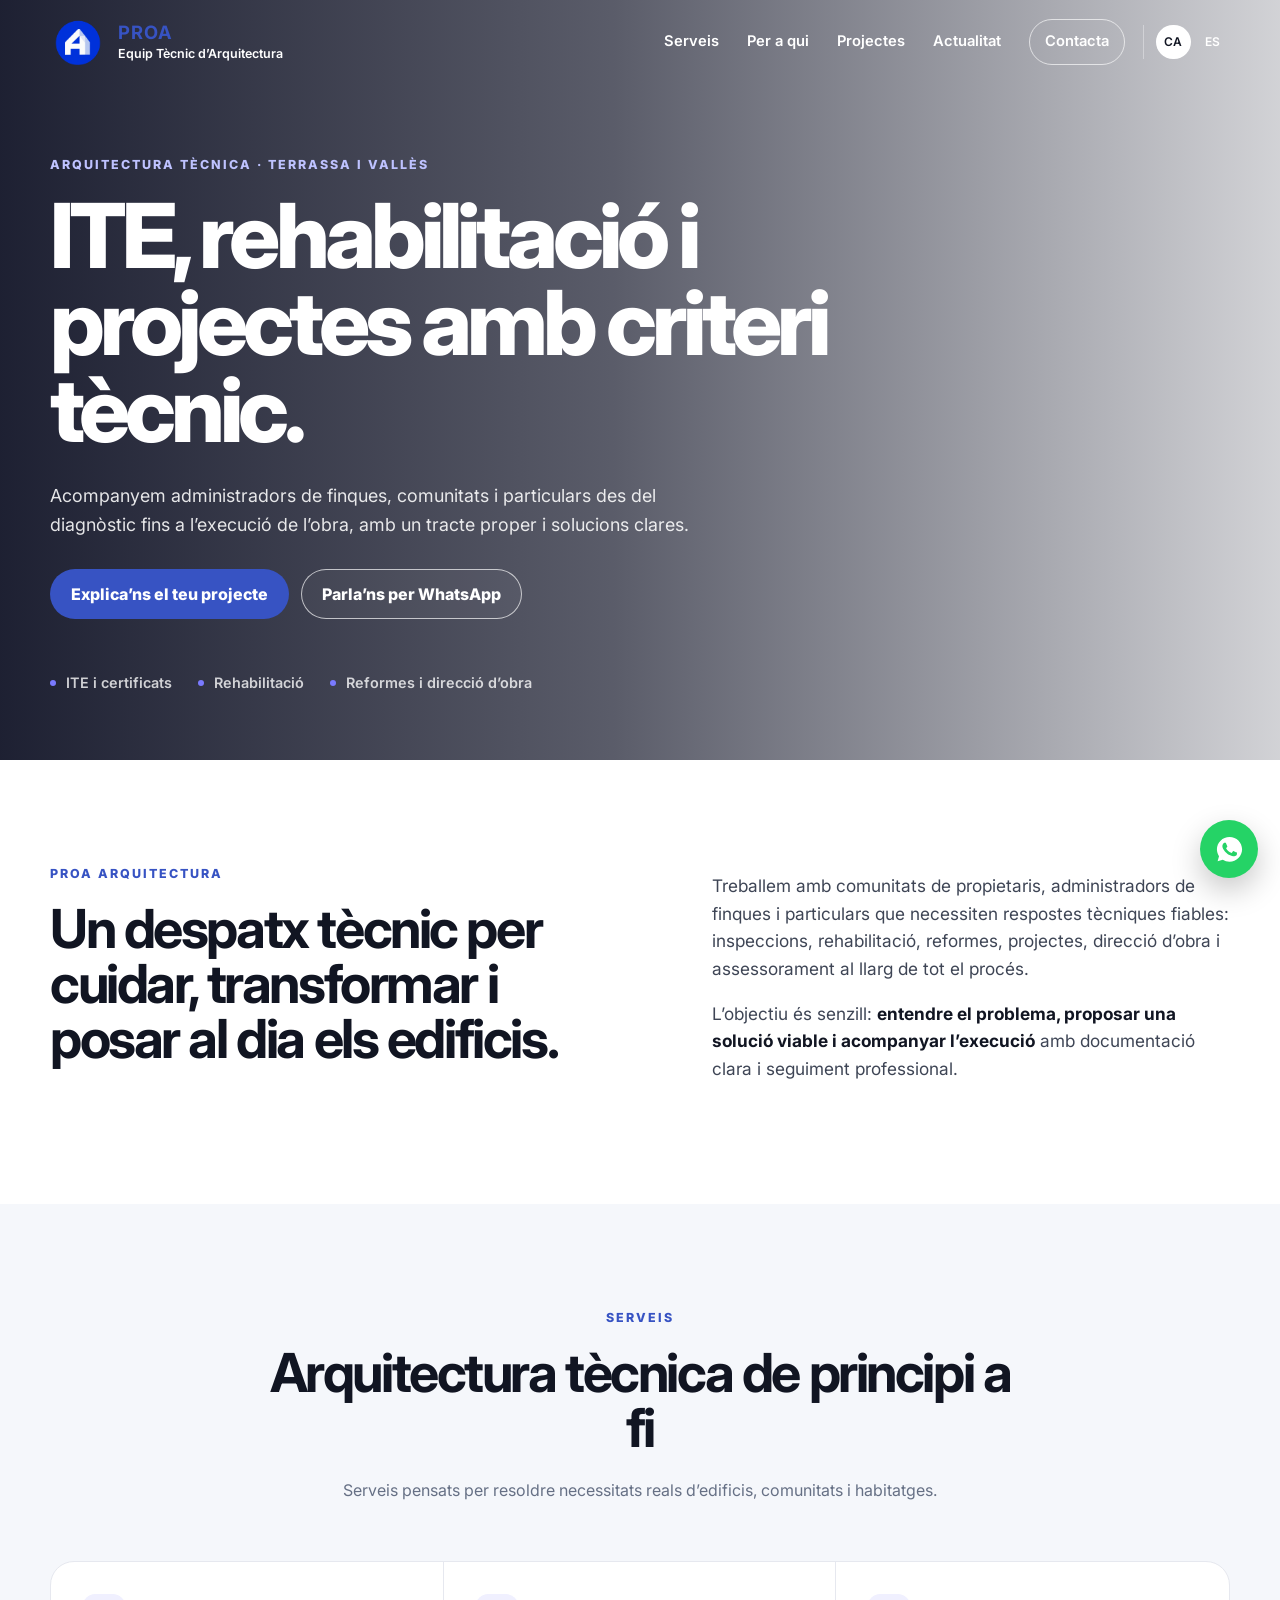
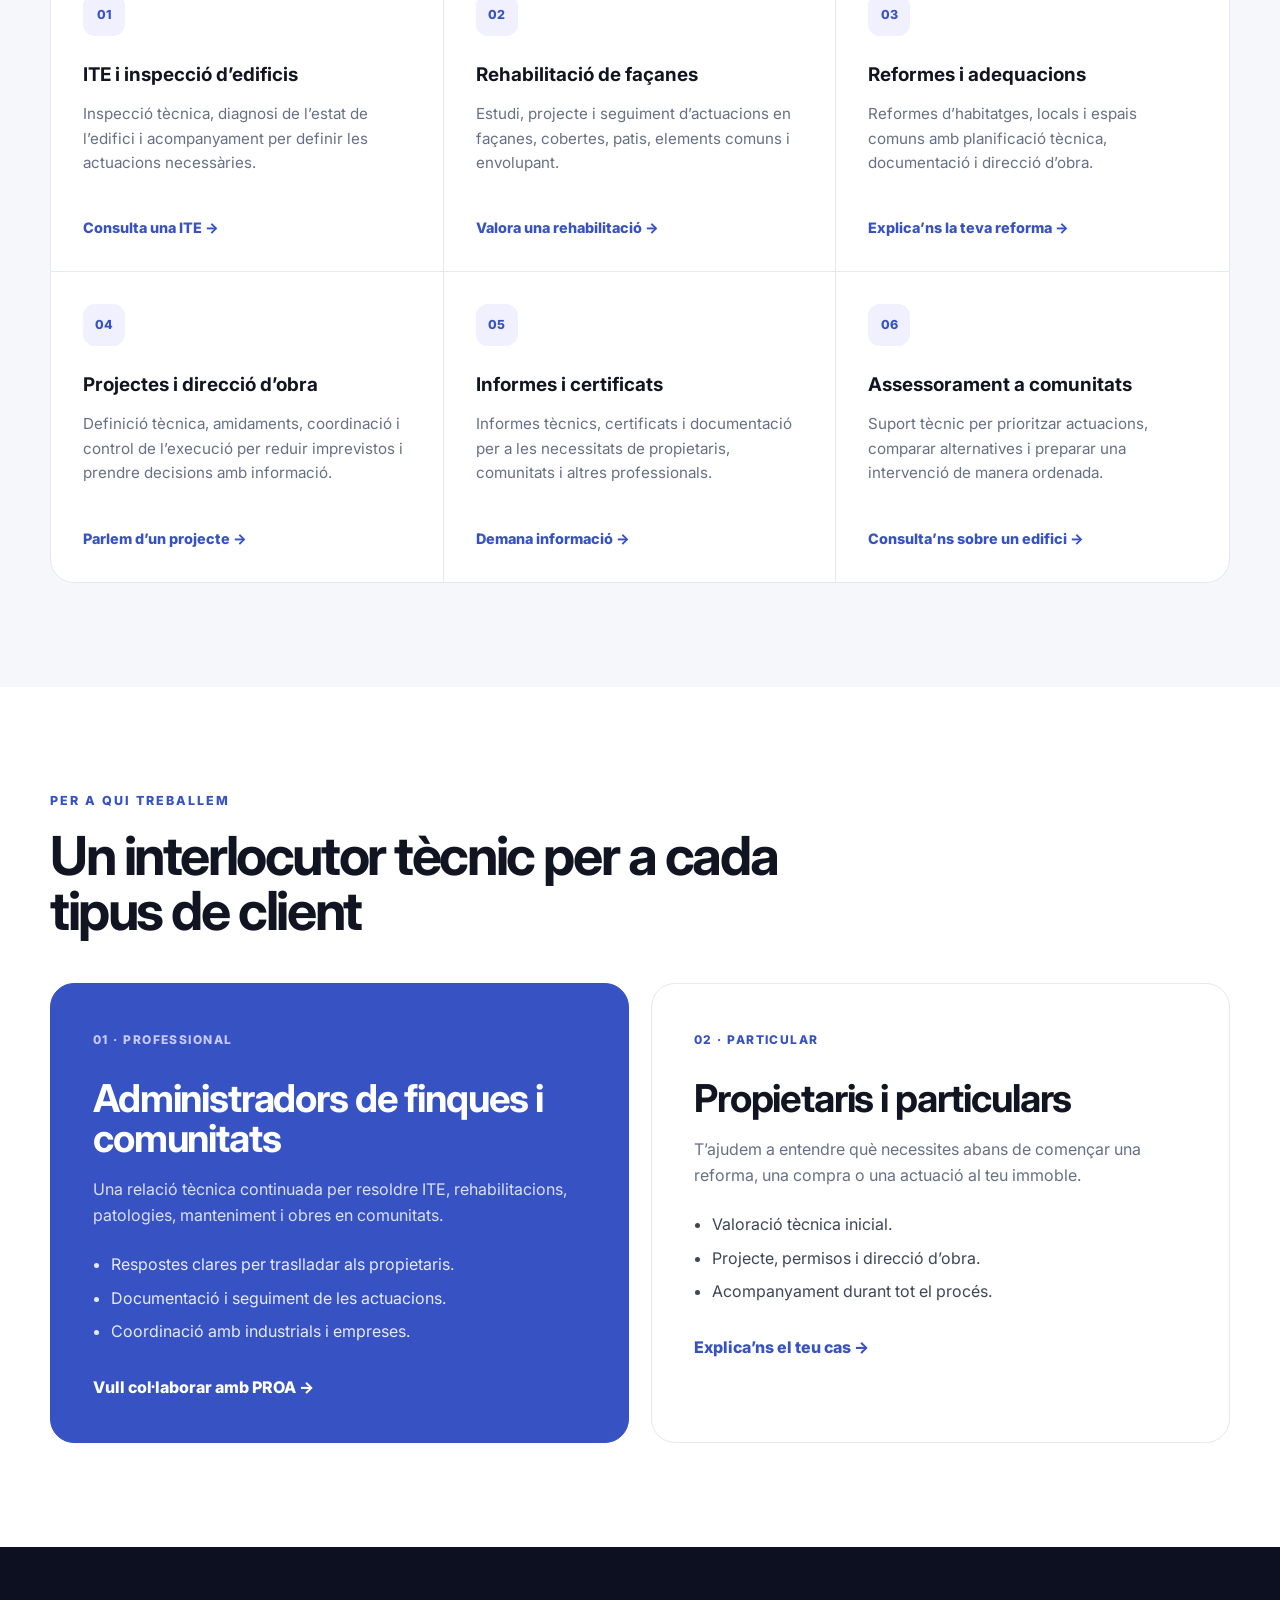
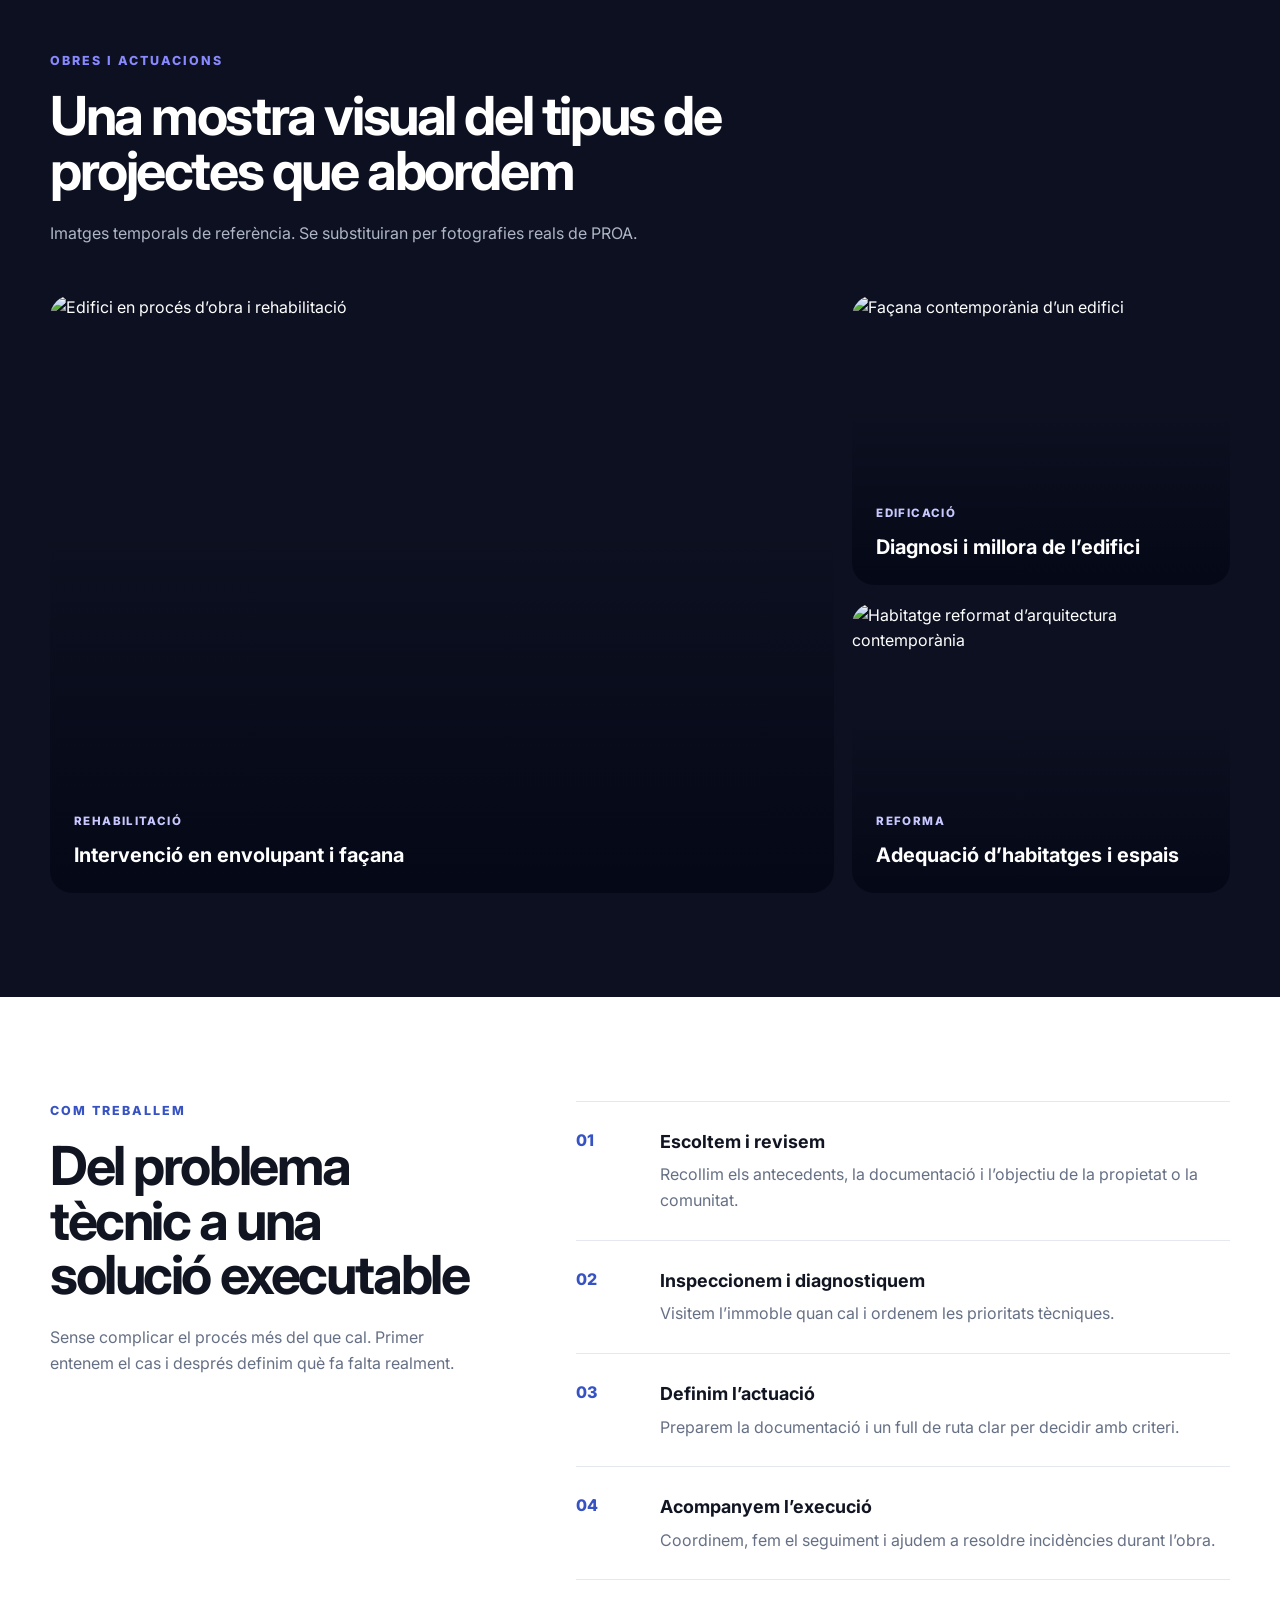
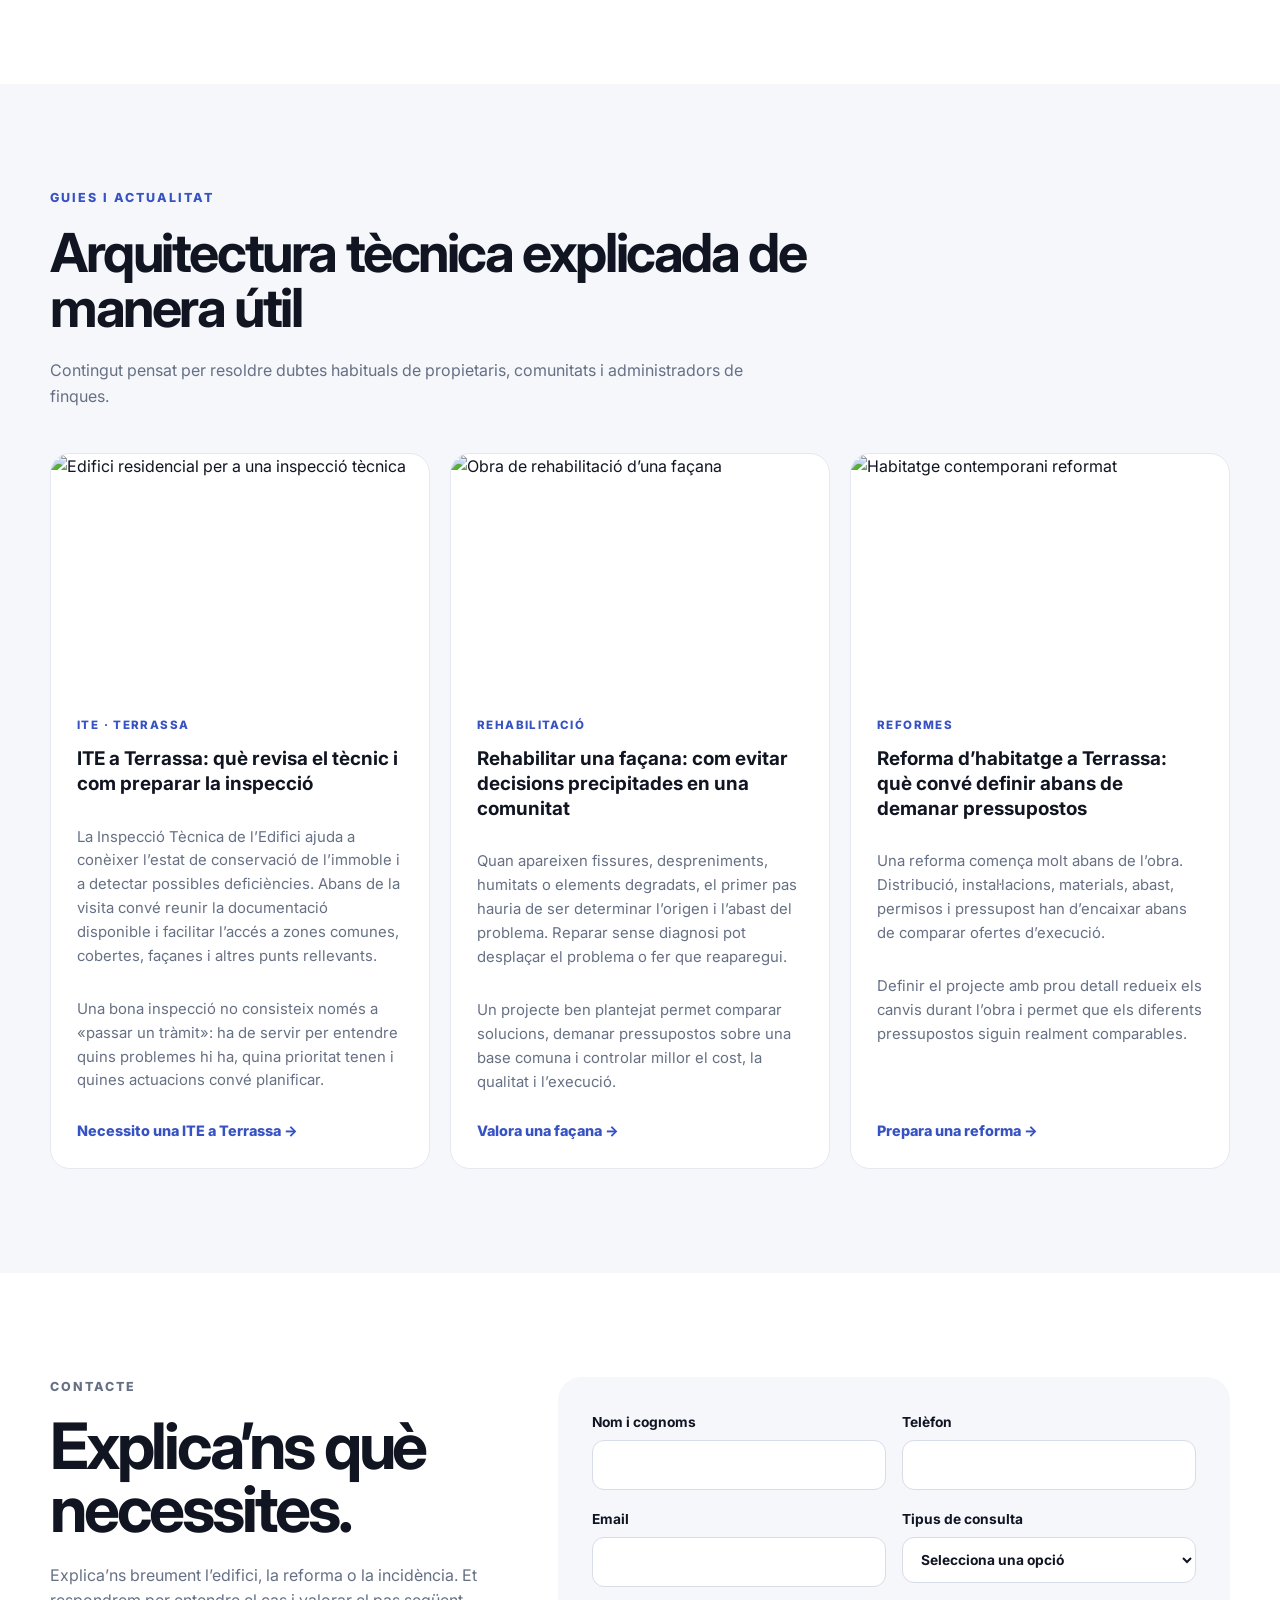
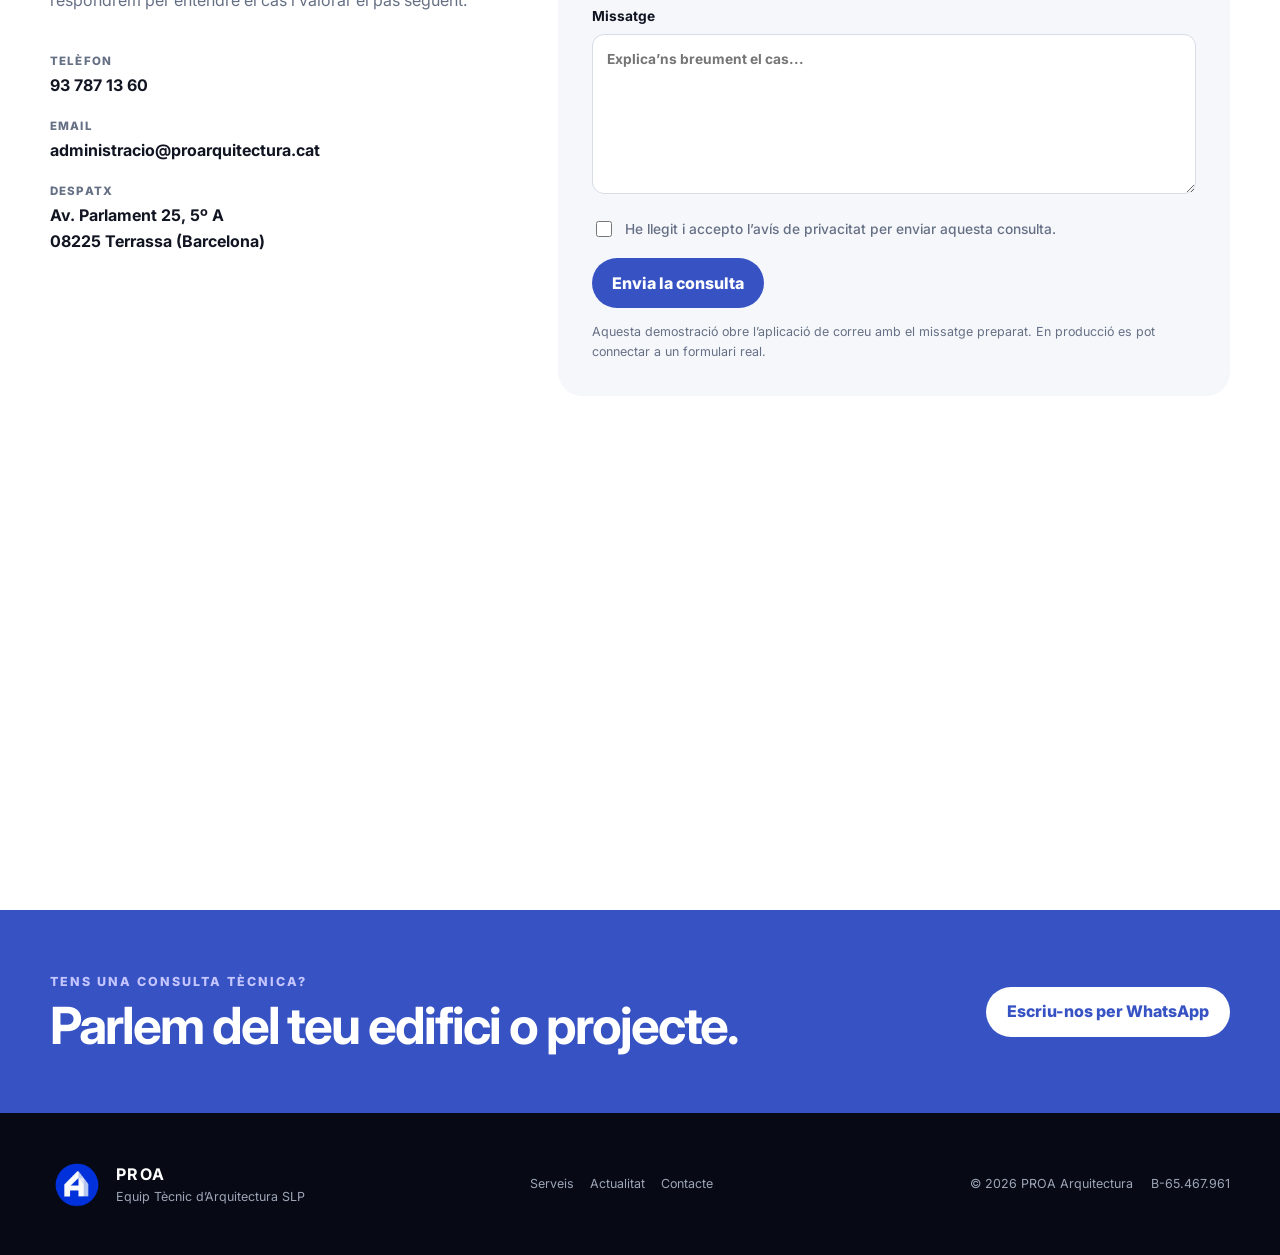
==== commit 60e2a646: "[IDIOMAS] ca - es" ====
--- a/index.html
+++ b/index.html
@@ -1,376 +1,22 @@
 <!doctype html>
-<html lang="es">
+<html lang="ca">
 <head>
   <meta charset="utf-8">
   <meta name="viewport" content="width=device-width, initial-scale=1">
-  <meta name="theme-color" content="#0000fe">
-  <title>PROA Arquitectura | ITE, rehabilitación y arquitectura técnica en Terrassa</title>
-  <meta name="description" content="PROA Equip Tècnic d’Arquitectura en Terrassa. ITE, rehabilitación de edificios, reformas, proyectos, dirección de obra y servicios de arquitectura técnica para comunidades, administradores y particulares.">
-  <meta name="keywords" content="ITE Terrassa, arquitecto técnico Terrassa, rehabilitación fachadas Terrassa, reformas comunidades Terrassa, arquitectura técnica Vallès, inspección técnica edificios Terrassa">
-  <meta name="author" content="PROA Equip Tècnic d’Arquitectura SLP">
-  <meta property="og:title" content="PROA Arquitectura | Arquitectura técnica en Terrassa">
-  <meta property="og:description" content="ITE, rehabilitación, reformas y dirección de obra para comunidades, administradores de fincas y particulares.">
-  <meta property="og:type" content="website">
-  <meta property="og:locale" content="es_ES">
-  <link rel="icon" href="assets/images/proa-logo.png" type="image/png">
-  <link rel="preconnect" href="https://images.unsplash.com">
-  <link rel="preconnect" href="https://fonts.googleapis.com">
-  <link rel="preconnect" href="https://fonts.gstatic.com" crossorigin>
-  <link href="https://fonts.googleapis.com/css2?family=Inter:wght@400;500;600;700;800&display=swap" rel="stylesheet">
-  <link rel="stylesheet" href="assets/css/styles.css">
-  <script type="application/ld+json">
-  {
-    "@context": "https://schema.org",
-    "@type": "ProfessionalService",
-    "name": "PROA Equip Tècnic d'Arquitectura SLP",
-    "description": "Despacho de arquitectura técnica en Terrassa especializado en ITE, rehabilitación, reformas, dirección de obra y servicios técnicos para comunidades y particulares.",
-    "telephone": "+34937871360",
-    "email": "administracio@proarquitectura.cat",
-    "address": {
-      "@type": "PostalAddress",
-      "streetAddress": "Av. Parlament 25, 5º A",
-      "postalCode": "08225",
-      "addressLocality": "Terrassa",
-      "addressRegion": "Barcelona",
-      "addressCountry": "ES"
-    },
-    "areaServed": ["Terrassa", "Sabadell", "Sant Cugat del Vallès", "Vallès Occidental", "Barcelona"],
-    "knowsAbout": ["ITE", "Inspección Técnica de Edificios", "Rehabilitación de edificios", "Reformas", "Dirección de obra", "Arquitectura técnica"]
-  }
-  </script>
+  <meta name="robots" content="noindex, follow">
+  <title>PROA Arquitectura</title>
+  <meta name="description" content="PROA Equip Tècnic d’Arquitectura a Terrassa.">
+  <link rel="canonical" href="https://proarquitectura.cat/ca/index.html">
+  <link rel="alternate" hreflang="ca" href="https://proarquitectura.cat/ca/index.html">
+  <link rel="alternate" hreflang="es" href="https://proarquitectura.cat/es/index.html">
+  <link rel="alternate" hreflang="x-default" href="https://proarquitectura.cat/ca/index.html">
+  <meta http-equiv="refresh" content="0; url=/ca/index.html">
+  <script>
+          var target = window.location.protocol === "file:" ? "./ca/index.html" : "/ca/";
+          window.location.replace(target);
+      </script>
 </head>
 <body>
-  <a class="skip-link" href="#contenido">Saltar al contenido</a>
-
-  <header class="site-header" id="inicio">
-    <div class="container nav-wrap">
-      <a class="brand" href="#inicio" aria-label="PROA Arquitectura - Inicio">
-        <img src="assets/images/proa-logo.png" alt="Logotipo de PROA Arquitectura" width="58" height="58">
-        <span class="brand-copy">
-          <strong>PROA</strong>
-          <small>Equip Tècnic d’Arquitectura</small>
-        </span>
-      </a>
-
-      <button class="menu-toggle" type="button" aria-expanded="false" aria-controls="main-nav" aria-label="Abrir menú">
-        <span></span><span></span><span></span>
-      </button>
-
-      <nav class="main-nav" id="main-nav" aria-label="Navegación principal">
-        <a href="#servicios">Servicios</a>
-        <a href="#para-quien">Para quién</a>
-        <a href="#proyectos">Proyectos</a>
-        <a href="#blog">Actualidad</a>
-        <a href="#contacto" class="nav-cta">Contactar</a>
-      </nav>
-    </div>
-  </header>
-
-  <main id="contenido">
-    <section class="hero">
-      <div class="hero-media" aria-hidden="true"></div>
-      <div class="hero-overlay" aria-hidden="true"></div>
-      <div class="container hero-content reveal">
-        <p class="eyebrow">Arquitectura técnica · Terrassa y Vallès</p>
-        <h1>ITE, rehabilitación y proyectos con criterio técnico.</h1>
-        <p class="hero-lead">Acompañamos a administradores de fincas, comunidades y particulares desde el diagnóstico hasta la ejecución de la obra, con un trato cercano y soluciones claras.</p>
-        <div class="hero-actions">
-          <a class="btn btn-primary" href="#contacto">Cuéntanos tu proyecto</a>
-          <a class="btn btn-ghost" href="https://wa.me/34692601849?text=Hola%20PROA%2C%20me%20gustar%C3%ADa%20hacer%20una%20consulta." target="_blank" rel="noopener">Hablar por WhatsApp</a>
-        </div>
-        <div class="hero-trust" aria-label="Servicios destacados">
-          <span>ITE y certificados</span>
-          <span>Rehabilitación</span>
-          <span>Reformas y dirección de obra</span>
-        </div>
-      </div>
-    </section>
-
-    <section class="intro section" aria-labelledby="intro-title">
-      <div class="container intro-grid">
-        <div class="section-heading reveal">
-          <p class="eyebrow">PROA Arquitectura</p>
-          <h2 id="intro-title">Un despacho técnico para cuidar, transformar y poner al día edificios.</h2>
-        </div>
-        <div class="intro-copy reveal">
-          <p>Trabajamos con comunidades de propietarios, administradores de fincas y particulares que necesitan respuestas técnicas fiables: inspecciones, rehabilitación, reformas, proyectos, dirección de obra y asesoramiento durante todo el proceso.</p>
-          <p>El objetivo es sencillo: <strong>entender el problema, proponer una solución viable y acompañar la ejecución</strong> con documentación clara y seguimiento profesional.</p>
-        </div>
-      </div>
-    </section>
-
-    <section class="services section section-soft" id="servicios" aria-labelledby="services-title">
-      <div class="container">
-        <div class="section-heading centered reveal">
-          <p class="eyebrow">Servicios</p>
-          <h2 id="services-title">Arquitectura técnica de principio a fin</h2>
-          <p>Servicios pensados para resolver necesidades reales de edificios, comunidades y viviendas.</p>
-        </div>
-
-        <div class="service-grid">
-          <article class="service-card reveal">
-            <div class="icon-box" aria-hidden="true">01</div>
-            <h3>ITE e inspección de edificios</h3>
-            <p>Inspección técnica, diagnóstico del estado del edificio y acompañamiento para definir las actuaciones necesarias.</p>
-            <a href="#contacto">Consultar una ITE <span>→</span></a>
-          </article>
-          <article class="service-card reveal">
-            <div class="icon-box" aria-hidden="true">02</div>
-            <h3>Rehabilitación de fachadas</h3>
-            <p>Estudio, proyecto y seguimiento de actuaciones en fachadas, cubiertas, patios, elementos comunes y envolvente.</p>
-            <a href="#contacto">Valorar una rehabilitación <span>→</span></a>
-          </article>
-          <article class="service-card reveal">
-            <div class="icon-box" aria-hidden="true">03</div>
-            <h3>Reformas y adecuaciones</h3>
-            <p>Reformas de viviendas, locales y espacios comunes con planificación técnica, documentación y dirección de obra.</p>
-            <a href="#contacto">Explicar mi reforma <span>→</span></a>
-          </article>
-          <article class="service-card reveal">
-            <div class="icon-box" aria-hidden="true">04</div>
-            <h3>Proyectos y dirección de obra</h3>
-            <p>Definición técnica, mediciones, coordinación y control de la ejecución para reducir imprevistos y tomar decisiones con información.</p>
-            <a href="#contacto">Hablar de un proyecto <span>→</span></a>
-          </article>
-          <article class="service-card reveal">
-            <div class="icon-box" aria-hidden="true">05</div>
-            <h3>Informes y certificados</h3>
-            <p>Informes técnicos, certificados y documentación para necesidades de propietarios, comunidades y otros profesionales.</p>
-            <a href="#contacto">Solicitar información <span>→</span></a>
-          </article>
-          <article class="service-card reveal">
-            <div class="icon-box" aria-hidden="true">06</div>
-            <h3>Asesoramiento a comunidades</h3>
-            <p>Apoyo técnico para priorizar actuaciones, comparar alternativas y preparar una intervención de forma ordenada.</p>
-            <a href="#contacto">Consultar un edificio <span>→</span></a>
-          </article>
-        </div>
-      </div>
-    </section>
-
-    <section class="audiences section" id="para-quien">
-      <div class="container">
-        <div class="section-heading reveal">
-          <p class="eyebrow">Para quién trabajamos</p>
-          <h2>Un interlocutor técnico para cada tipo de cliente</h2>
-        </div>
-
-        <div class="audience-grid">
-          <article class="audience-card audience-blue reveal">
-            <span class="audience-kicker">01 · Profesional</span>
-            <h3>Administradores de fincas y comunidades</h3>
-            <p>Una relación técnica continuada para resolver ITE, rehabilitaciones, patologías, mantenimiento y obras en comunidades.</p>
-            <ul>
-              <li>Respuesta clara para trasladar a propietarios.</li>
-              <li>Documentación y seguimiento de actuaciones.</li>
-              <li>Coordinación con industriales y empresas.</li>
-            </ul>
-            <a href="#contacto" class="text-link">Quiero colaborar con PROA →</a>
-          </article>
-
-          <article class="audience-card reveal">
-            <span class="audience-kicker">02 · Particular</span>
-            <h3>Propietarios y particulares</h3>
-            <p>Te ayudamos a entender qué necesitas antes de empezar una reforma, una compra o una actuación en tu inmueble.</p>
-            <ul>
-              <li>Valoración técnica inicial.</li>
-              <li>Proyecto, permisos y dirección de obra.</li>
-              <li>Acompañamiento durante todo el proceso.</li>
-            </ul>
-            <a href="#contacto" class="text-link">Cuéntanos tu caso →</a>
-          </article>
-        </div>
-      </div>
-    </section>
-
-    <section class="projects section section-dark" id="proyectos" aria-labelledby="projects-title">
-      <div class="container">
-        <div class="section-heading light reveal">
-          <p class="eyebrow">Obras y actuaciones</p>
-          <h2 id="projects-title">Una muestra visual del tipo de proyectos que abordamos</h2>
-          <p>Imágenes temporales de referencia. Se sustituirán por fotografías reales de PROA.</p>
-        </div>
-
-        <div class="project-grid">
-          <article class="project-card project-card-wide reveal">
-            <img src="https://images.unsplash.com/photo-1503387762-592deb58ef4e?auto=format&fit=crop&w=1400&q=82" alt="Edificio en proceso de obra y rehabilitación" loading="lazy">
-            <div class="project-meta">
-              <span>Rehabilitación</span>
-              <h3>Intervención en envolvente y fachada</h3>
-            </div>
-          </article>
-          <article class="project-card reveal">
-            <img src="https://images.unsplash.com/photo-1486406146926-c627a92ad1ab?auto=format&fit=crop&w=1100&q=82" alt="Fachada contemporánea de edificio" loading="lazy">
-            <div class="project-meta">
-              <span>Edificación</span>
-              <h3>Diagnóstico y mejora del edificio</h3>
-            </div>
-          </article>
-          <article class="project-card reveal">
-            <img src="https://images.unsplash.com/photo-1512917774080-9991f1c4c750?auto=format&fit=crop&w=1100&q=82" alt="Vivienda reformada de arquitectura contemporánea" loading="lazy">
-            <div class="project-meta">
-              <span>Reforma</span>
-              <h3>Adecuación de vivienda y espacios</h3>
-            </div>
-          </article>
-        </div>
-      </div>
-    </section>
-
-    <section class="process section" aria-labelledby="process-title">
-      <div class="container process-grid">
-        <div class="section-heading reveal">
-          <p class="eyebrow">Cómo trabajamos</p>
-          <h2 id="process-title">Del problema técnico a una solución ejecutable</h2>
-          <p>Sin complicar el proceso más de lo necesario. Primero entendemos el caso y después definimos qué hace falta realmente.</p>
-        </div>
-        <ol class="steps">
-          <li class="reveal"><span>01</span><div><h3>Escuchamos y revisamos</h3><p>Recogemos antecedentes, documentación y el objetivo de la propiedad o comunidad.</p></div></li>
-          <li class="reveal"><span>02</span><div><h3>Inspeccionamos y diagnosticamos</h3><p>Visitamos el inmueble cuando es necesario y ordenamos las prioridades técnicas.</p></div></li>
-          <li class="reveal"><span>03</span><div><h3>Definimos la actuación</h3><p>Preparamos la documentación y una hoja de ruta clara para decidir con criterio.</p></div></li>
-          <li class="reveal"><span>04</span><div><h3>Acompañamos la ejecución</h3><p>Coordinamos, hacemos seguimiento y ayudamos a resolver incidencias durante la obra.</p></div></li>
-        </ol>
-      </div>
-    </section>
-
-    <section class="blog section section-soft" id="blog" aria-labelledby="blog-title">
-      <div class="container">
-        <div class="section-heading reveal">
-          <p class="eyebrow">Guías y actualidad</p>
-          <h2 id="blog-title">Arquitectura técnica explicada de forma útil</h2>
-          <p>Contenido pensado para resolver dudas habituales de propietarios, comunidades y administradores de fincas.</p>
-        </div>
-
-        <div class="blog-grid">
-          <article class="blog-card reveal">
-            <img src="https://images.unsplash.com/photo-1487958449943-2429e8be8625?auto=format&fit=crop&w=900&q=80" alt="Edificio residencial para inspección técnica" loading="lazy">
-            <div class="blog-content">
-              <span class="tag">ITE · Terrassa</span>
-              <h3>ITE en Terrassa: qué revisa el técnico y cómo preparar la inspección</h3>
-              <p>La Inspección Técnica del Edificio ayuda a conocer el estado de conservación del inmueble y a detectar posibles deficiencias. Antes de la visita conviene reunir documentación disponible y facilitar el acceso a zonas comunes, cubiertas, fachadas y otros puntos relevantes.</p>
-              <p>Una buena inspección no consiste solo en “pasar un trámite”: debe servir para entender qué problemas existen, qué prioridad tienen y qué actuaciones conviene planificar.</p>
-              <a href="#contacto">Necesito una ITE en Terrassa →</a>
-            </div>
-          </article>
-
-          <article class="blog-card reveal">
-            <img src="https://images.unsplash.com/photo-1503387762-592deb58ef4e?auto=format&fit=crop&w=900&q=80" alt="Obra de rehabilitación de fachada" loading="lazy">
-            <div class="blog-content">
-              <span class="tag">Rehabilitación</span>
-              <h3>Rehabilitar una fachada: cómo evitar decisiones precipitadas en una comunidad</h3>
-              <p>Cuando aparecen fisuras, desprendimientos, humedades o elementos degradados, el primer paso debería ser determinar el origen y alcance del problema. Reparar sin diagnóstico puede trasladar el problema o hacer que reaparezca.</p>
-              <p>Un proyecto bien planteado permite comparar soluciones, pedir presupuestos sobre una base común y controlar mejor coste, calidad y ejecución.</p>
-              <a href="#contacto">Valorar una fachada →</a>
-            </div>
-          </article>
-
-          <article class="blog-card reveal">
-            <img src="https://images.unsplash.com/photo-1512917774080-9991f1c4c750?auto=format&fit=crop&w=900&q=80" alt="Vivienda contemporánea reformada" loading="lazy">
-            <div class="blog-content">
-              <span class="tag">Reformas</span>
-              <h3>Reforma de vivienda en Terrassa: qué conviene definir antes de pedir presupuestos</h3>
-              <p>Una reforma empieza mucho antes de la obra. Distribución, instalaciones, materiales, alcance, permisos y presupuesto deben encajar antes de comparar ofertas de ejecución.</p>
-              <p>Definir el proyecto con suficiente detalle reduce cambios durante la obra y permite que los distintos presupuestos sean realmente comparables.</p>
-              <a href="#contacto">Preparar una reforma →</a>
-            </div>
-          </article>
-        </div>
-      </div>
-    </section>
-
-    <section class="contact section" id="contacto" aria-labelledby="contact-title">
-      <div class="container contact-grid">
-        <div class="contact-copy reveal">
-          <p class="eyebrow">Contacto</p>
-          <h2 id="contact-title">Cuéntanos qué necesitas.</h2>
-          <p>Explícanos brevemente el edificio, la reforma o la incidencia. Te responderemos para entender el caso y valorar el siguiente paso.</p>
-
-          <div class="contact-details">
-            <a href="tel:+34937871360"><span>Teléfono</span><strong>93 787 13 60</strong></a>
-            <a href="mailto:administracio@proarquitectura.cat"><span>Email</span><strong>administracio@proarquitectura.cat</strong></a>
-            <div><span>Despacho</span><strong>Av. Parlament 25, 5º A<br>08225 Terrassa (Barcelona)</strong></div>
-          </div>
-        </div>
-
-        <form class="contact-form reveal" id="contact-form">
-          <div class="form-row two-cols">
-            <label>Nombre y apellidos<input type="text" name="nombre" autocomplete="name" required></label>
-            <label>Teléfono<input type="tel" name="telefono" autocomplete="tel" required></label>
-          </div>
-          <div class="form-row two-cols">
-            <label>Email<input type="email" name="email" autocomplete="email" required></label>
-            <label>Tipo de consulta
-              <select name="consulta" required>
-                <option value="">Selecciona una opción</option>
-                <option>ITE / Inspección de edificio</option>
-                <option>Rehabilitación / Fachada</option>
-                <option>Reforma</option>
-                <option>Proyecto / Dirección de obra</option>
-                <option>Informe / Certificado</option>
-                <option>Otra consulta</option>
-              </select>
-            </label>
-          </div>
-          <label>Mensaje<textarea name="mensaje" rows="6" placeholder="Cuéntanos brevemente el caso..." required></textarea></label>
-          <label class="check-row"><input type="checkbox" required><span>He leído y acepto el aviso de privacidad para enviar esta consulta.</span></label>
-          <button class="btn btn-primary form-submit" type="submit">Enviar consulta</button>
-          <p class="form-note" id="form-note">Esta demo abre tu aplicación de correo con el mensaje preparado. En producción puede conectarse a un formulario real.</p>
-        </form>
-      </div>
-    </section>
-
-    <section class="map-section" aria-label="Ubicación de PROA Arquitectura">
-      <iframe title="Mapa de PROA Arquitectura en Terrassa" src="https://www.google.com/maps?q=Av.%20Parlament%2025%205A%2C%2008225%20Terrassa%2C%20Barcelona&output=embed" loading="lazy" referrerpolicy="no-referrer-when-downgrade"></iframe>
-    </section>
-
-    <section class="final-cta">
-      <div class="container final-cta-inner reveal">
-        <div>
-          <p class="eyebrow">¿Tienes una consulta técnica?</p>
-          <h2>Hablemos de tu edificio o proyecto.</h2>
-        </div>
-        <a class="btn btn-white" href="https://wa.me/34692601849?text=Hola%20PROA%2C%20quiero%20hacer%20una%20consulta%20sobre%20un%20edificio%20o%20proyecto." target="_blank" rel="noopener">Escribir por WhatsApp</a>
-      </div>
-    </section>
-  </main>
-
-  <footer class="site-footer">
-    <div class="container footer-grid">
-      <div class="footer-brand">
-        <img src="assets/images/proa-logo.png" alt="PROA Arquitectura" width="54" height="54">
-        <div><strong>PROA</strong><span>Equip Tècnic d’Arquitectura SLP</span></div>
-      </div>
-      <div class="footer-links">
-        <a href="#servicios">Servicios</a>
-        <a href="#blog">Actualidad</a>
-        <a href="#contacto">Contacto</a>
-      </div>
-      <div class="footer-legal">
-        <span>© <span id="year"></span> PROA Arquitectura</span>
-        <span>B-65.467.961</span>
-      </div>
-    </div>
-  </footer>
-
-  <div class="whatsapp-widget" id="whatsapp-widget">
-    <div class="whatsapp-panel" id="whatsapp-panel" hidden>
-      <button class="chat-close" type="button" aria-label="Cerrar chat">×</button>
-      <div class="chat-header">
-        <img src="assets/images/proa-logo.png" alt="" width="42" height="42">
-        <div><strong>PROA Arquitectura</strong><span>Consulta rápida</span></div>
-      </div>
-      <p>Hola 👋 ¿En qué podemos ayudarte?</p>
-      <div class="chat-options">
-        <a href="https://wa.me/34692601849?text=Hola%20PROA%2C%20necesito%20informaci%C3%B3n%20sobre%20una%20ITE." target="_blank" rel="noopener">Necesito una ITE</a>
-        <a href="https://wa.me/34692601849?text=Hola%20PROA%2C%20quiero%20consultar%20una%20rehabilitaci%C3%B3n%20o%20reforma." target="_blank" rel="noopener">Tengo una obra o reforma</a>
-        <a href="https://wa.me/34692601849?text=Hola%20PROA%2C%20soy%20administrador%2Fa%20de%20fincas%20y%20quiero%20hacer%20una%20consulta." target="_blank" rel="noopener">Soy administrador/a de fincas</a>
-      </div>
-    </div>
-    <button class="whatsapp-button" type="button" aria-label="Abrir consulta por WhatsApp" aria-expanded="false">
-      <svg viewBox="0 0 32 32" aria-hidden="true"><path d="M16.04 3C8.85 3 3 8.74 3 15.8c0 2.52.75 4.98 2.17 7.07L3.74 28l5.31-1.39a13.2 13.2 0 0 0 6.98 1.96h.01C23.23 28.57 29 22.83 29 15.77 29 8.72 23.23 3 16.04 3Zm7.66 18.2c-.32.9-1.86 1.72-2.56 1.8-.65.07-1.47.1-2.37-.18-.55-.17-1.25-.4-2.15-.79-3.78-1.6-6.24-5.32-6.43-5.57-.18-.25-1.54-2.02-1.54-3.85 0-1.83.97-2.73 1.31-3.1.34-.37.75-.46 1-.46.25 0 .5 0 .72.01.23.01.54-.08.84.63.31.73 1.05 2.56 1.14 2.75.09.18.15.4.03.65-.12.25-.19.4-.37.62-.18.21-.38.48-.54.64-.18.18-.37.38-.16.74.22.37.96 1.55 2.06 2.51 1.41 1.24 2.6 1.62 2.97 1.81.37.18.58.15.8-.09.22-.25.93-1.07 1.18-1.44.25-.37.5-.31.84-.18.34.12 2.18 1.01 2.55 1.19.37.18.62.27.71.43.09.15.09.89-.23 1.79Z"/></svg>
-    </button>
-  </div>
-
-  <script src="assets/js/main.js"></script>
+  <p>Redirigint a la versió en català… <a href="./ca/index.html">Continua a PROA Arquitectura</a>.</p>
 </body>
 </html>
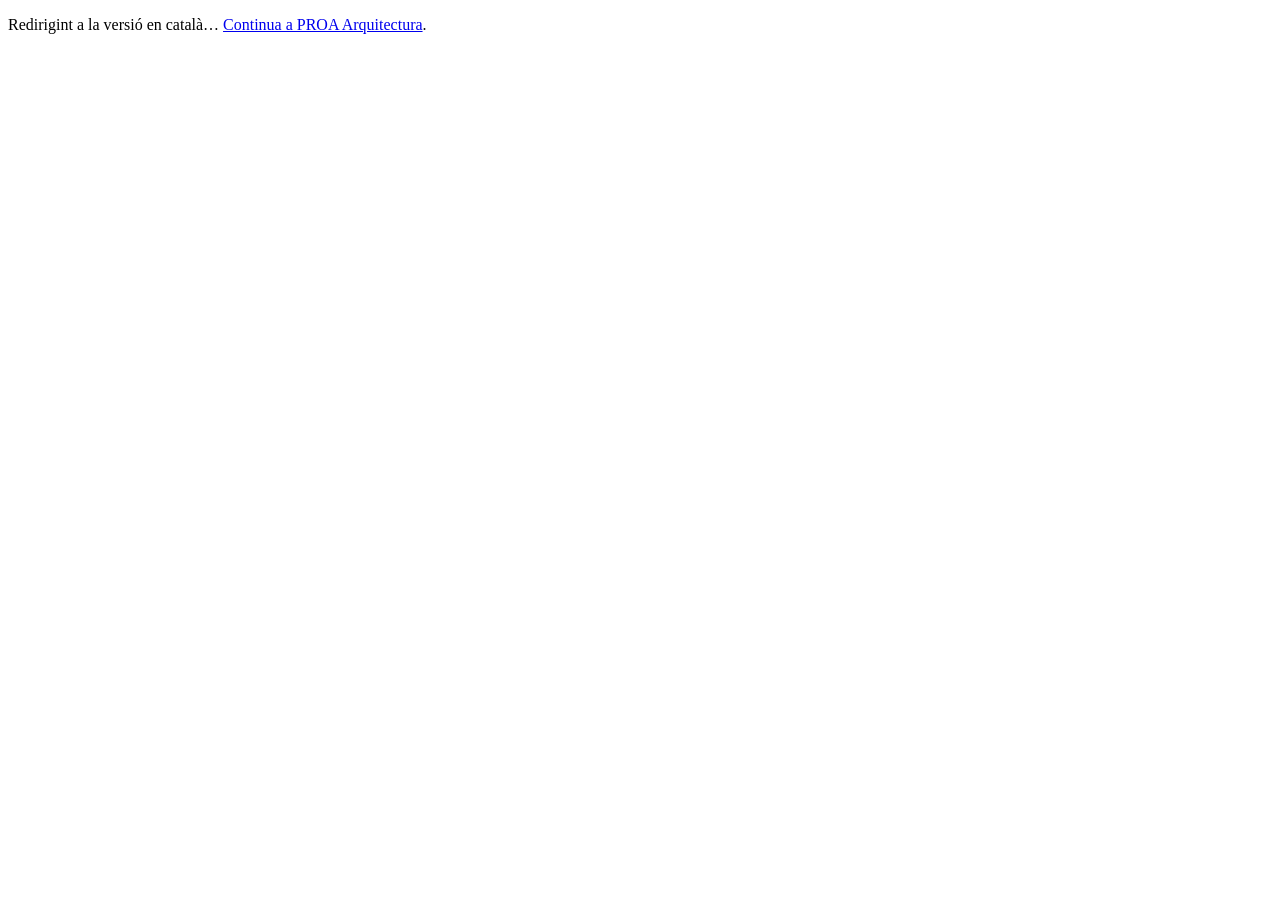
==== commit 8141718c: "[idiomas] - fix temporal para git" ====
--- a/index.html
+++ b/index.html
@@ -10,12 +10,12 @@
   <link rel="alternate" hreflang="ca" href="https://proarquitectura.cat/ca/index.html">
   <link rel="alternate" hreflang="es" href="https://proarquitectura.cat/es/index.html">
   <link rel="alternate" hreflang="x-default" href="https://proarquitectura.cat/ca/index.html">
-  <meta http-equiv="refresh" content="0; url=/ca/index.html">
-  <script>
+  <!-- <meta http-equiv="refresh" content="0; url=/ca/index.html"> -->
+  <!-- <script>
           var target = window.location.protocol === "file:" ? "./ca/index.html" : "/ca/";
           window.location.replace(target);
       </script>
-</head>
+</head> -->
 <body>
   <p>Redirigint a la versió en català… <a href="./ca/index.html">Continua a PROA Arquitectura</a>.</p>
 </body>
